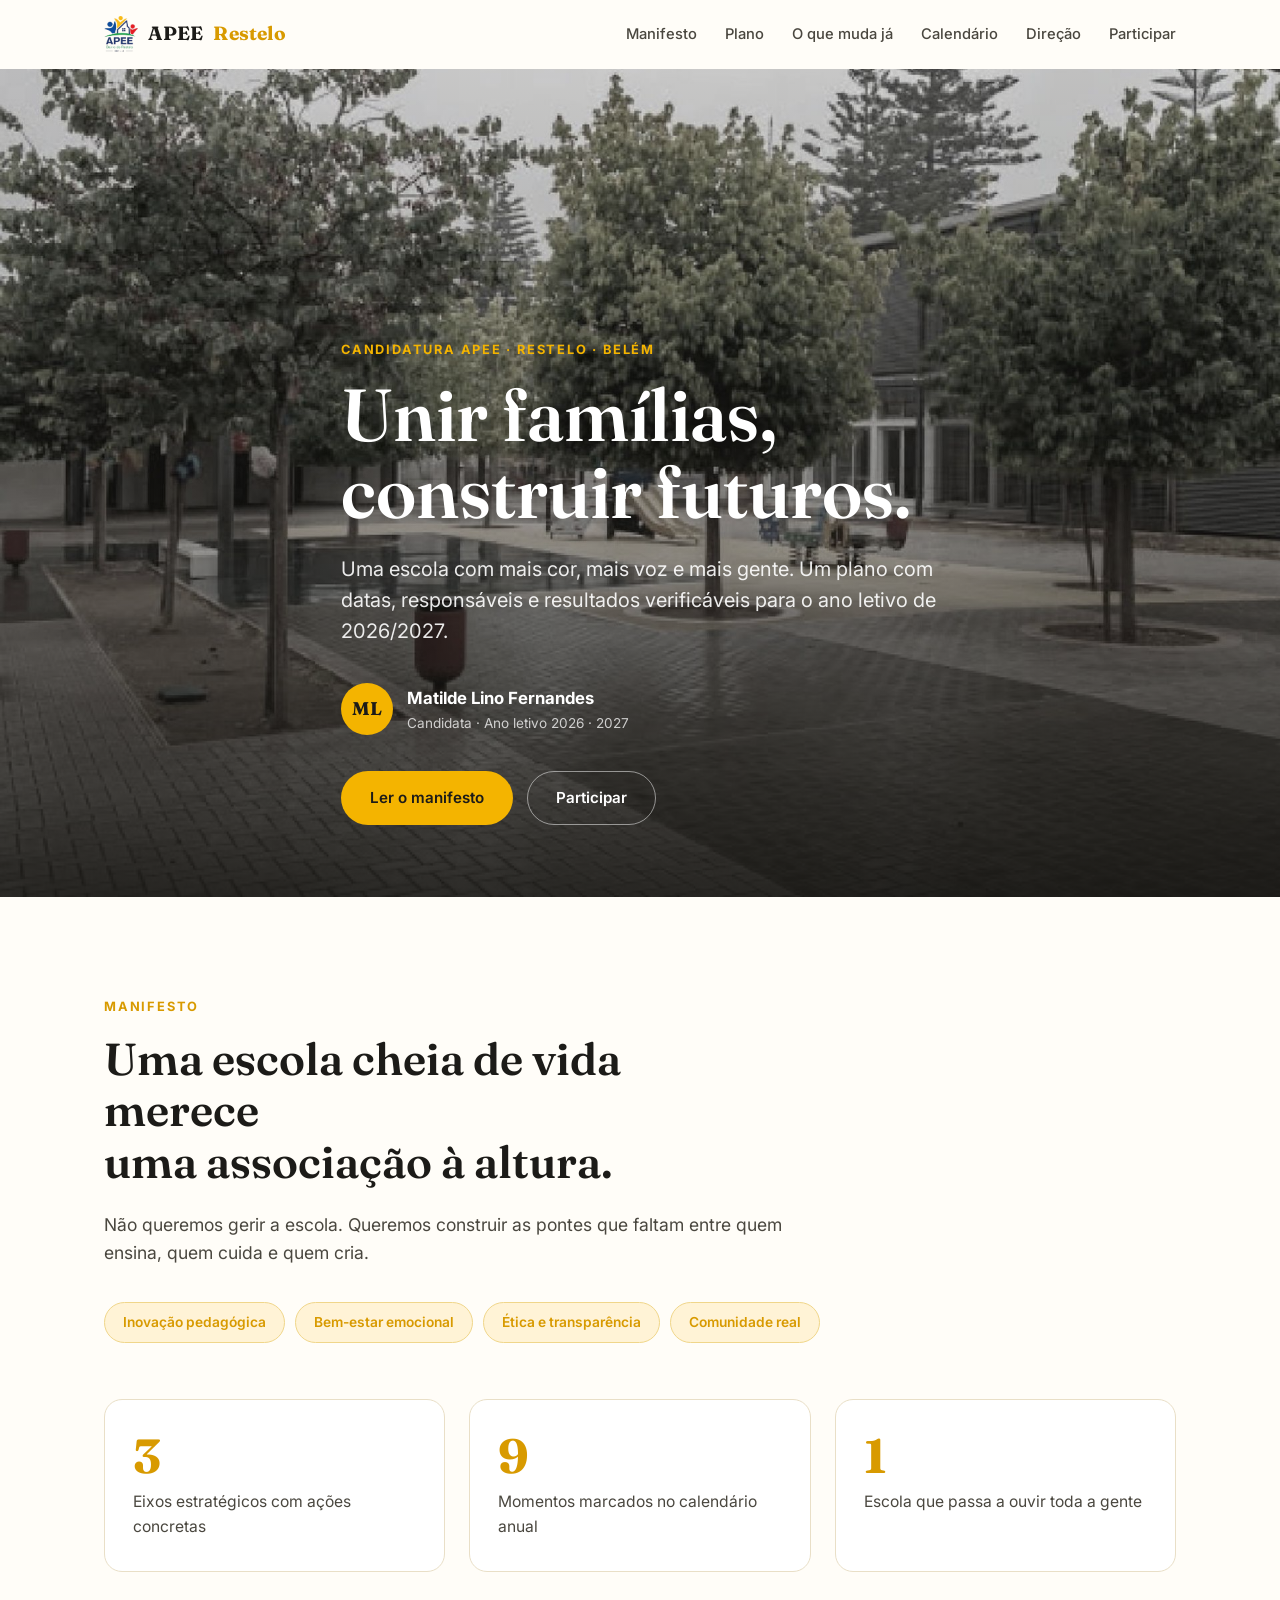
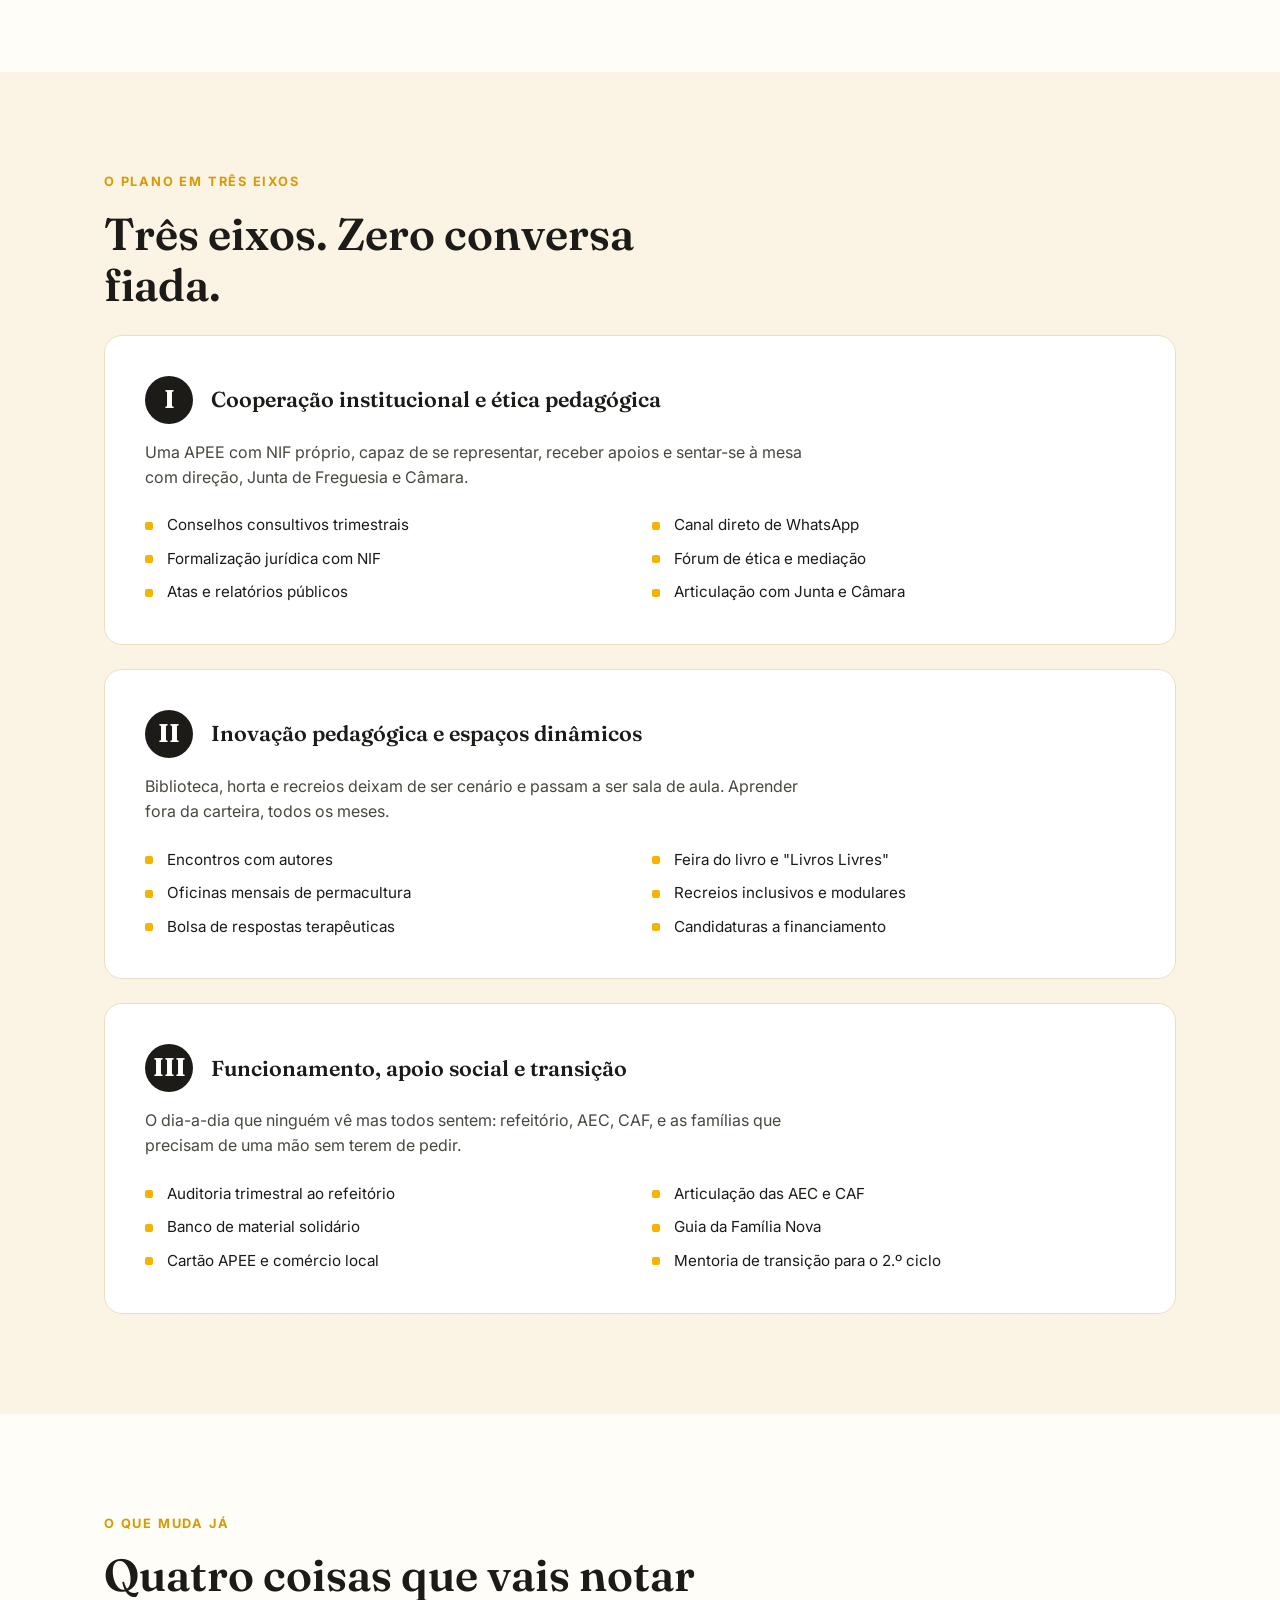
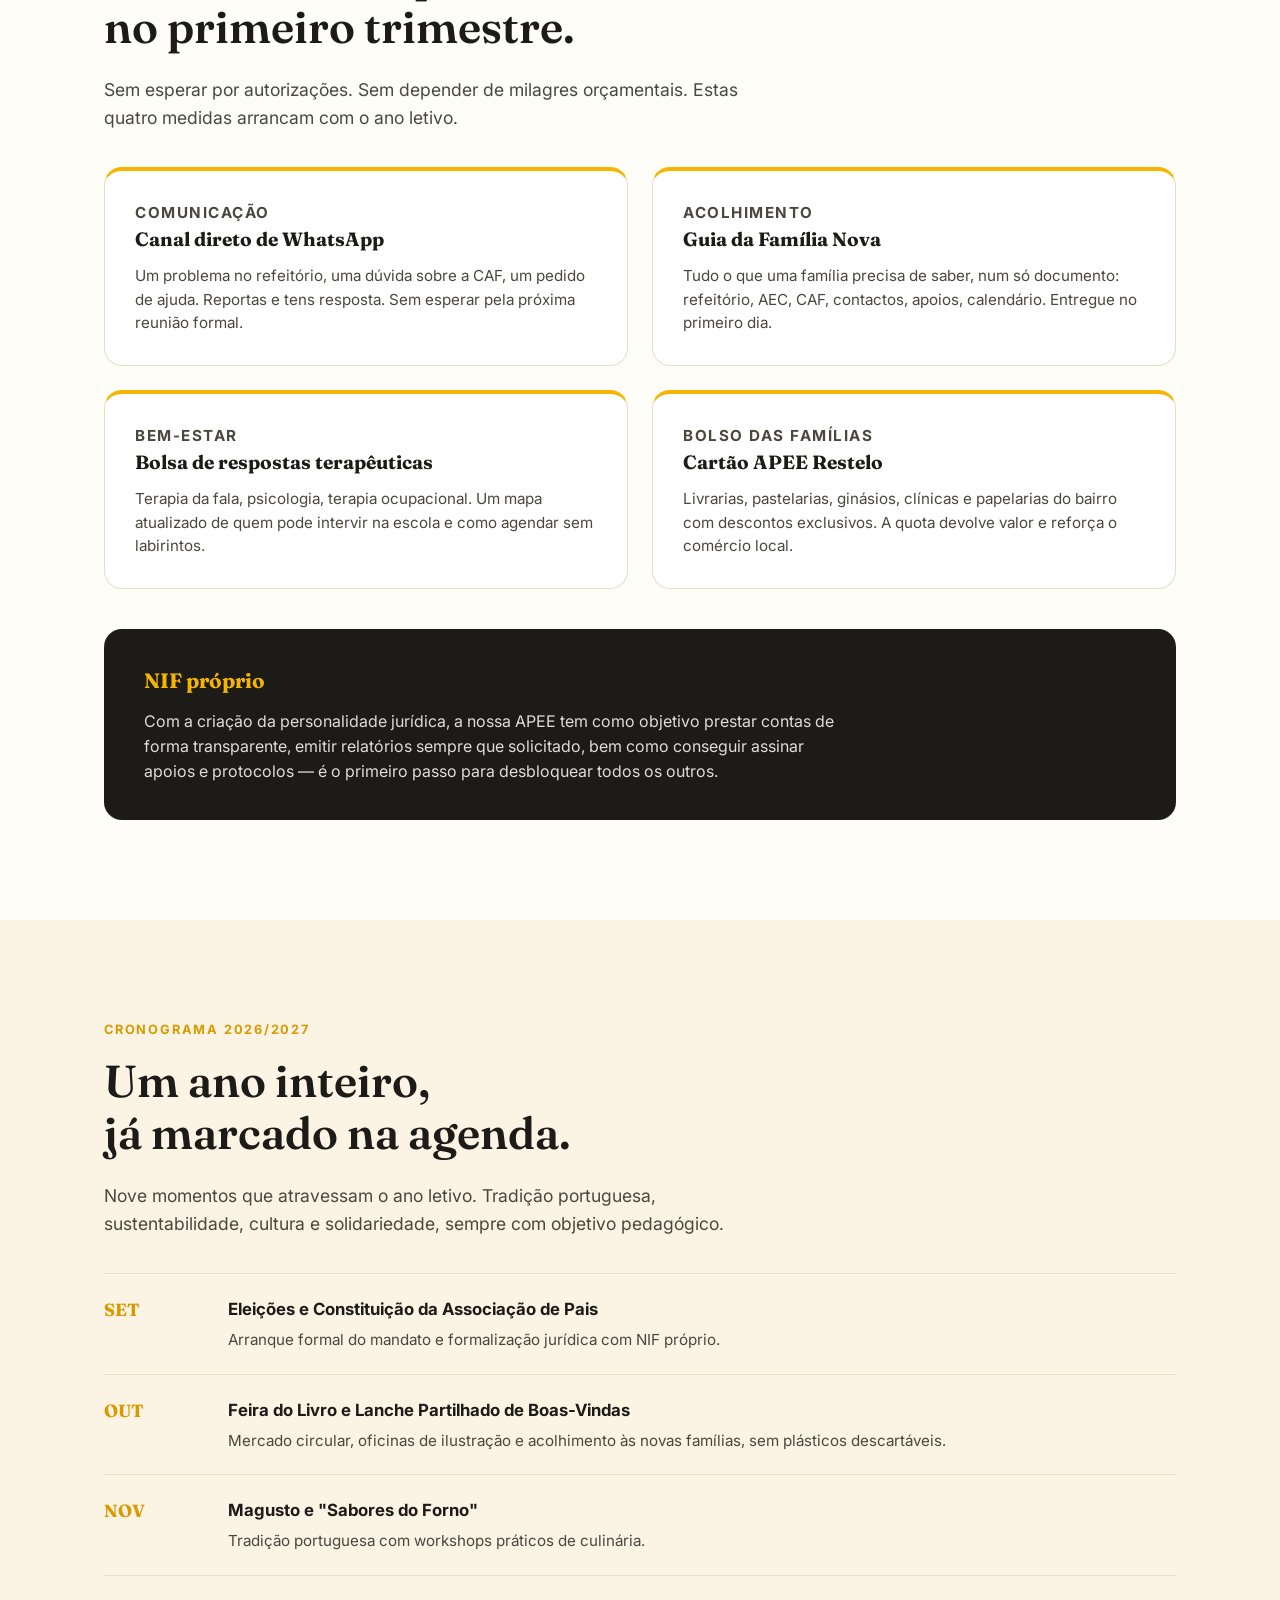
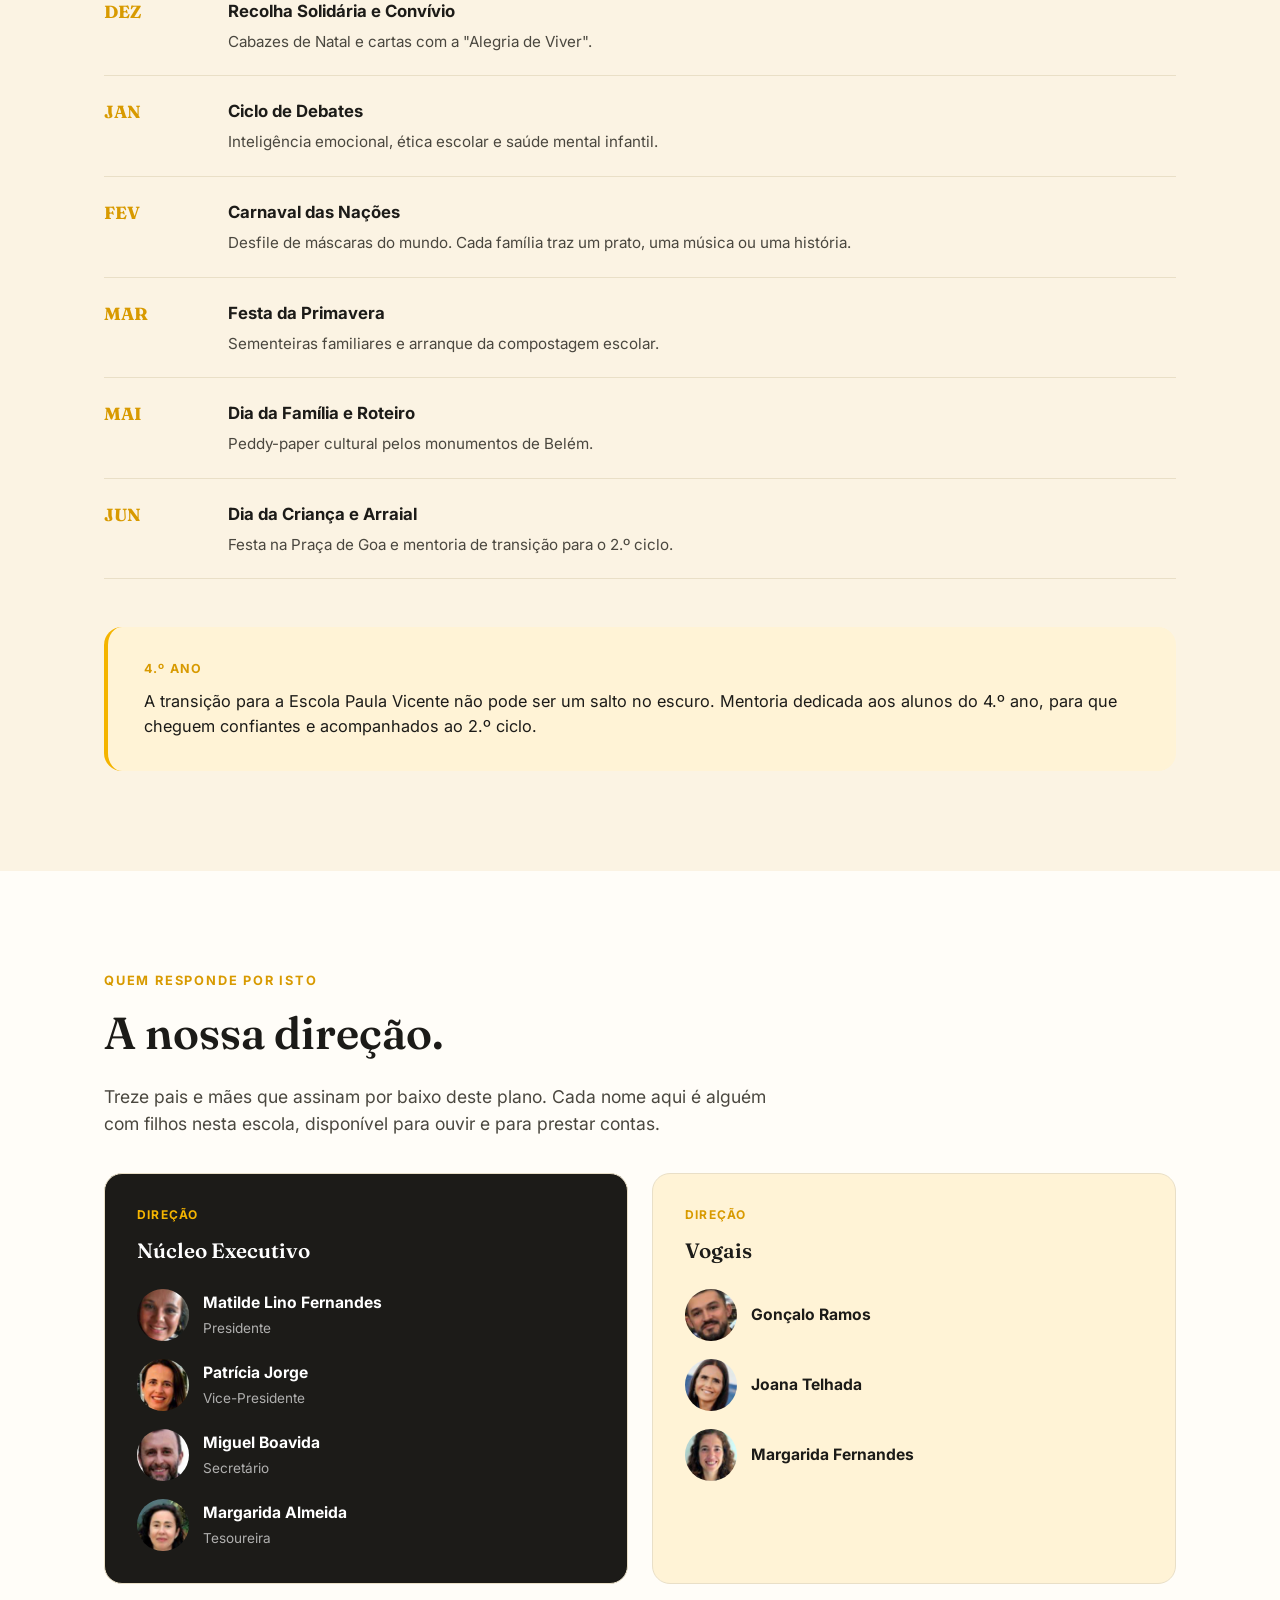
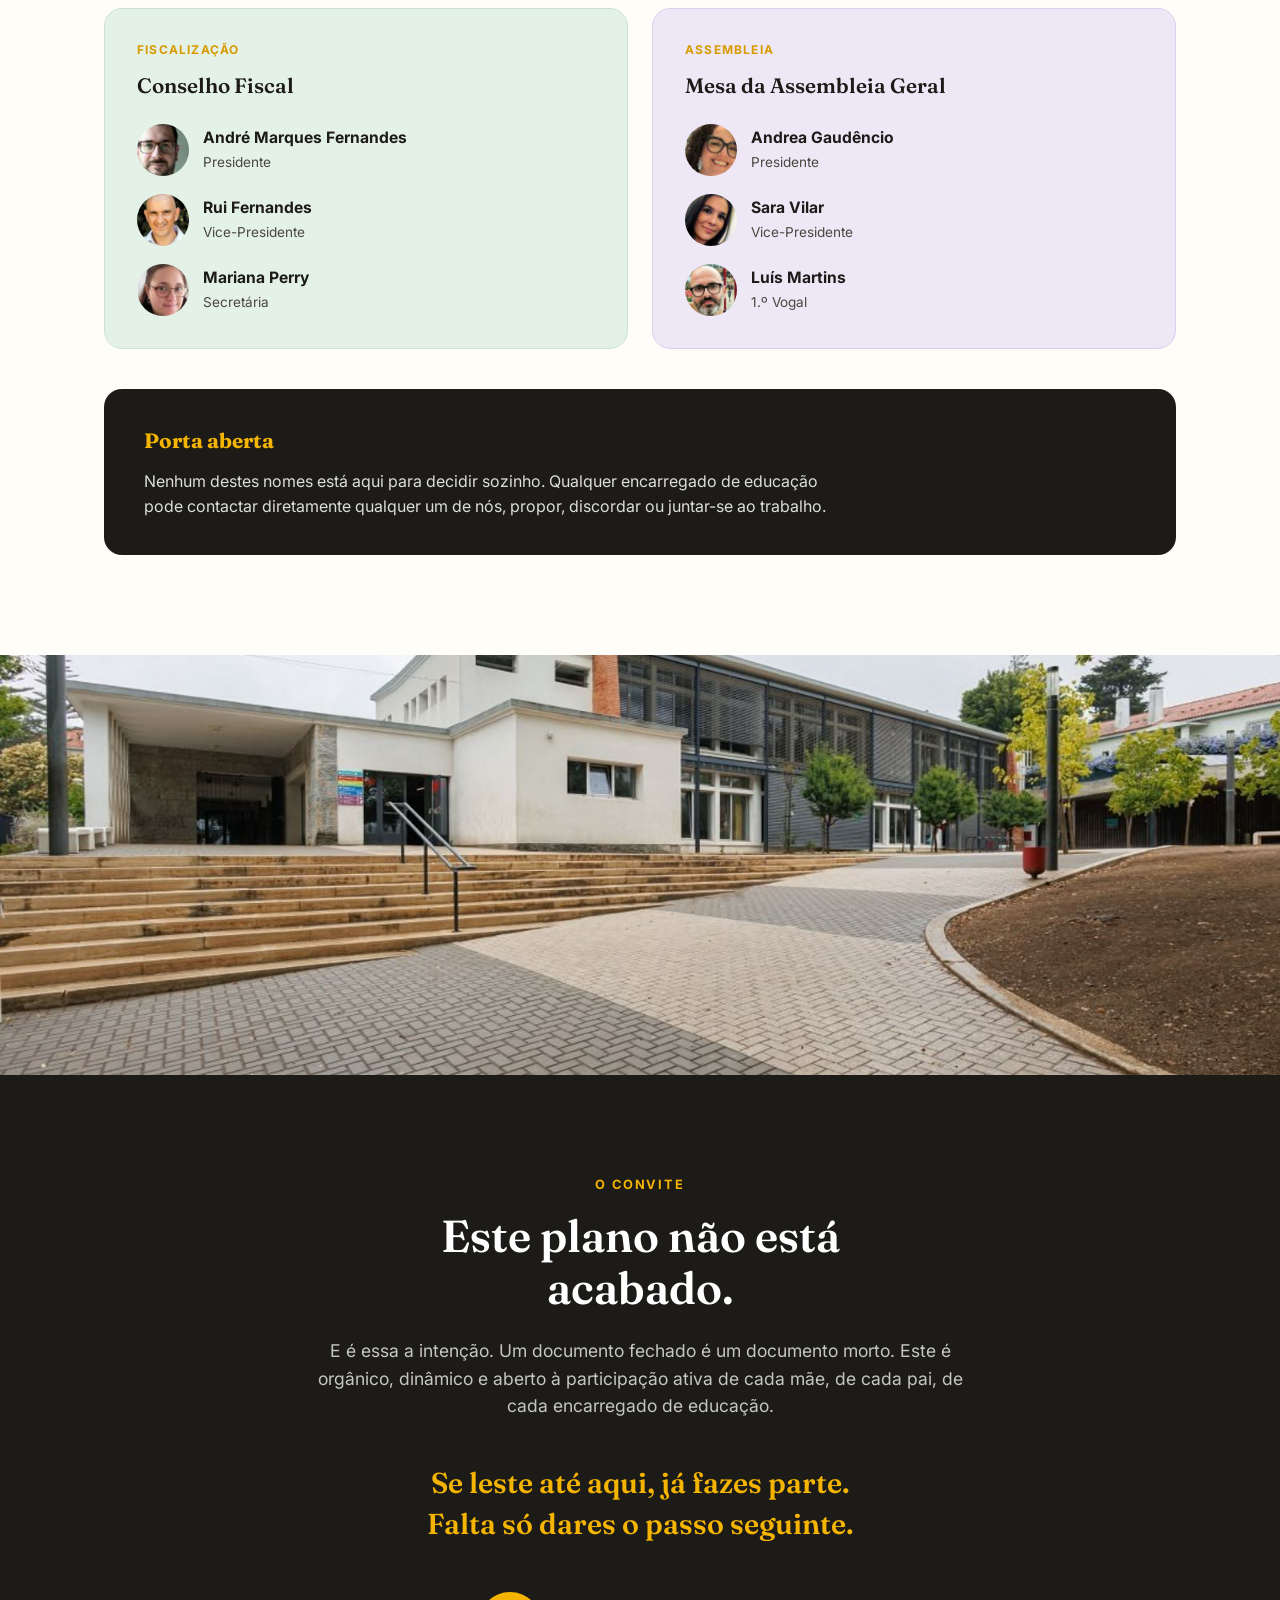
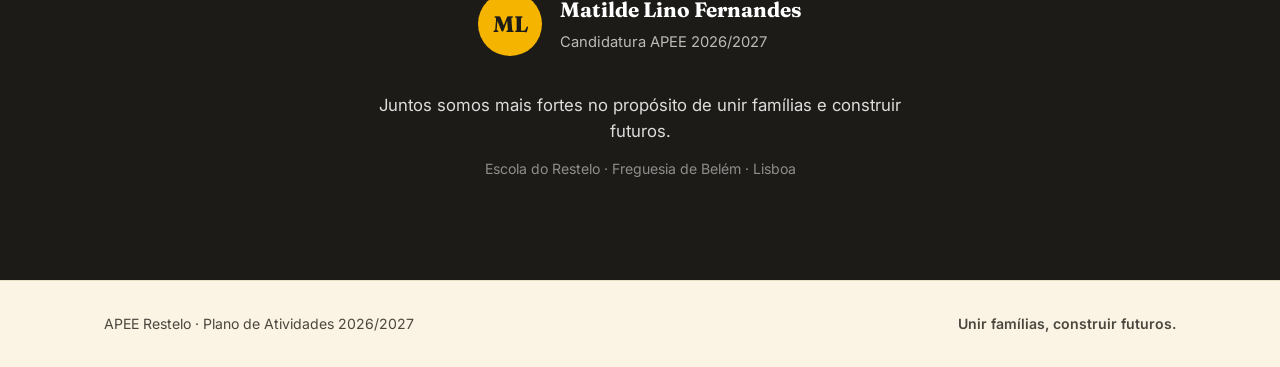
==== index.html @ bd745665 "Add APEE Restelo campaign site One-page static site for Matilde Lino Fernandes' candidacy to the APE" ====
<!DOCTYPE html>
<html lang="pt-PT">
<head>
<meta charset="UTF-8">
<meta name="viewport" content="width=device-width, initial-scale=1.0">
<title>APEE Restelo · Matilde Lino Fernandes · 2026/2027</title>
<meta name="description" content="Candidatura de Matilde Lino Fernandes à APEE da Escola do Restelo, Belém. Plano de atividades 2026/2027: unir famílias, construir futuros.">
<link rel="icon" href="assets/logo.png">
<link rel="preconnect" href="https://fonts.googleapis.com">
<link rel="preconnect" href="https://fonts.gstatic.com" crossorigin>
<link href="https://fonts.googleapis.com/css2?family=Fraunces:ital,opsz,wght@0,9..144,400;0,9..144,600;0,9..144,700;1,9..144,500&family=Inter:wght@400;500;600;700;800&display=swap" rel="stylesheet">
<link rel="stylesheet" href="styles.css">
</head>
<body>

<div class="progress-bar" id="progressBar"></div>

<header class="site-header" id="siteHeader">
  <div class="wrap header-inner">
    <a href="#top" class="brand"><img src="assets/logo.png" alt="APEE Bairro do Restelo" class="brand-logo">APEE <span>Restelo</span></a>
    <nav class="main-nav" id="mainNav">
      <a href="#manifesto">Manifesto</a>
      <a href="#eixos">Plano</a>
      <a href="#muda-ja">O que muda já</a>
      <a href="#calendario">Calendário</a>
      <a href="#direcao">Direção</a>
      <a href="#convite">Participar</a>
    </nav>
    <button class="nav-toggle" id="navToggle" aria-label="Abrir menu" aria-expanded="false">
      <span></span><span></span><span></span>
    </button>
  </div>
</header>

<main id="top">

  <!-- HERO -->
  <section class="hero">
    <div class="hero-media">
      <img src="assets/hero.jpg" alt="Pátio da Escola do Restelo, com árvores e espaço de recreio" loading="eager">
      <div class="hero-overlay"></div>
    </div>
    <div class="wrap hero-content">
      <p class="eyebrow">Candidatura APEE · Restelo · Belém</p>
      <h1>Unir famílias,<br>construir futuros.</h1>
      <p class="hero-lede">Uma escola com mais cor, mais voz e mais gente. Um plano com datas,
        responsáveis e resultados verificáveis para o ano letivo de 2026/2027.</p>
      <div class="hero-candidate">
        <div class="candidate-mark">ML</div>
        <div>
          <p class="candidate-name">Matilde Lino Fernandes</p>
          <p class="candidate-role">Candidata · Ano letivo 2026 · 2027</p>
        </div>
      </div>
      <div class="hero-actions">
        <a href="#manifesto" class="btn btn-primary">Ler o manifesto</a>
        <a href="#convite" class="btn btn-ghost">Participar</a>
      </div>
    </div>
  </section>

  <!-- MANIFESTO -->
  <section class="section" id="manifesto">
    <div class="wrap">
      <p class="kicker">Manifesto</p>
      <h2>Uma escola cheia de vida merece<br>uma associação à altura.</h2>
      <p class="lede">Não queremos gerir a escola. Queremos construir as pontes que faltam
        entre quem ensina, quem cuida e quem cria.</p>

      <div class="pill-row">
        <span class="pill">Inovação pedagógica</span>
        <span class="pill">Bem-estar emocional</span>
        <span class="pill">Ética e transparência</span>
        <span class="pill">Comunidade real</span>
      </div>

      <div class="stat-grid">
        <div class="stat-card">
          <div class="stat-number">3</div>
          <p>Eixos estratégicos com ações concretas</p>
        </div>
        <div class="stat-card">
          <div class="stat-number">9</div>
          <p>Momentos marcados no calendário anual</p>
        </div>
        <div class="stat-card">
          <div class="stat-number">1</div>
          <p>Escola que passa a ouvir toda a gente</p>
        </div>
      </div>
    </div>
  </section>

  <!-- EIXOS -->
  <section class="section section-alt" id="eixos">
    <div class="wrap">
      <p class="kicker">O plano em três eixos</p>
      <h2>Três eixos. Zero conversa fiada.</h2>

      <div class="axis-list">

        <article class="axis-card">
          <div class="axis-head">
            <span class="axis-index">I</span>
            <h3>Cooperação institucional e ética pedagógica</h3>
          </div>
          <p>Uma APEE com NIF próprio, capaz de se representar, receber apoios e
            sentar-se à mesa com direção, Junta de Freguesia e Câmara.</p>
          <ul class="axis-actions">
            <li>Conselhos consultivos trimestrais</li>
            <li>Canal direto de WhatsApp</li>
            <li>Formalização jurídica com NIF</li>
            <li>Fórum de ética e mediação</li>
            <li>Atas e relatórios públicos</li>
            <li>Articulação com Junta e Câmara</li>
          </ul>
        </article>

        <article class="axis-card">
          <div class="axis-head">
            <span class="axis-index">II</span>
            <h3>Inovação pedagógica e espaços dinâmicos</h3>
          </div>
          <p>Biblioteca, horta e recreios deixam de ser cenário e passam a ser sala
            de aula. Aprender fora da carteira, todos os meses.</p>
          <ul class="axis-actions">
            <li>Encontros com autores</li>
            <li>Feira do livro e "Livros Livres"</li>
            <li>Oficinas mensais de permacultura</li>
            <li>Recreios inclusivos e modulares</li>
            <li>Bolsa de respostas terapêuticas</li>
            <li>Candidaturas a financiamento</li>
          </ul>
        </article>

        <article class="axis-card">
          <div class="axis-head">
            <span class="axis-index">III</span>
            <h3>Funcionamento, apoio social e transição</h3>
          </div>
          <p>O dia-a-dia que ninguém vê mas todos sentem: refeitório, AEC, CAF, e as
            famílias que precisam de uma mão sem terem de pedir.</p>
          <ul class="axis-actions">
            <li>Auditoria trimestral ao refeitório</li>
            <li>Articulação das AEC e CAF</li>
            <li>Banco de material solidário</li>
            <li>Guia da Família Nova</li>
            <li>Cartão APEE e comércio local</li>
            <li>Mentoria de transição para o 2.º ciclo</li>
          </ul>
        </article>

      </div>
    </div>
  </section>

  <!-- O QUE MUDA JA -->
  <section class="section" id="muda-ja">
    <div class="wrap">
      <p class="kicker">O que muda já</p>
      <h2>Quatro coisas que vais notar<br>no primeiro trimestre.</h2>
      <p class="lede">Sem esperar por autorizações. Sem depender de milagres
        orçamentais. Estas quatro medidas arrancam com o ano letivo.</p>

      <div class="change-grid">
        <article class="change-card">
          <p class="change-tag">Comunicação</p>
          <h3>Canal direto de WhatsApp</h3>
          <p>Um problema no refeitório, uma dúvida sobre a CAF, um pedido de ajuda.
            Reportas e tens resposta. Sem esperar pela próxima reunião formal.</p>
        </article>
        <article class="change-card">
          <p class="change-tag">Acolhimento</p>
          <h3>Guia da Família Nova</h3>
          <p>Tudo o que uma família precisa de saber, num só documento: refeitório,
            AEC, CAF, contactos, apoios, calendário. Entregue no primeiro dia.</p>
        </article>
        <article class="change-card">
          <p class="change-tag">Bem-estar</p>
          <h3>Bolsa de respostas terapêuticas</h3>
          <p>Terapia da fala, psicologia, terapia ocupacional. Um mapa atualizado de
            quem pode intervir na escola e como agendar sem labirintos.</p>
        </article>
        <article class="change-card">
          <p class="change-tag">Bolso das famílias</p>
          <h3>Cartão APEE Restelo</h3>
          <p>Livrarias, pastelarias, ginásios, clínicas e papelarias do bairro com
            descontos exclusivos. A quota devolve valor e reforça o comércio local.</p>
        </article>
      </div>

      <div class="nif-banner">
        <h3>NIF próprio</h3>
        <p>Com a criação da personalidade jurídica, a nossa APEE tem como objetivo
          prestar contas de forma transparente, emitir relatórios sempre que
          solicitado, bem como conseguir assinar apoios e protocolos — é o primeiro
          passo para desbloquear todos os outros.</p>
      </div>
    </div>
  </section>

  <!-- CALENDARIO -->
  <section class="section section-alt" id="calendario">
    <div class="wrap">
      <p class="kicker">Cronograma 2026/2027</p>
      <h2>Um ano inteiro,<br>já marcado na agenda.</h2>
      <p class="lede">Nove momentos que atravessam o ano letivo. Tradição
        portuguesa, sustentabilidade, cultura e solidariedade, sempre com objetivo
        pedagógico.</p>

      <div class="timeline">
        <div class="timeline-item">
          <div class="tl-month">Set</div>
          <div class="tl-body">
            <h4>Eleições e Constituição da Associação de Pais</h4>
            <p>Arranque formal do mandato e formalização jurídica com NIF próprio.</p>
          </div>
        </div>
        <div class="timeline-item">
          <div class="tl-month">Out</div>
          <div class="tl-body">
            <h4>Feira do Livro e Lanche Partilhado de Boas-Vindas</h4>
            <p>Mercado circular, oficinas de ilustração e acolhimento às novas famílias, sem plásticos descartáveis.</p>
          </div>
        </div>
        <div class="timeline-item">
          <div class="tl-month">Nov</div>
          <div class="tl-body">
            <h4>Magusto e "Sabores do Forno"</h4>
            <p>Tradição portuguesa com workshops práticos de culinária.</p>
          </div>
        </div>
        <div class="timeline-item">
          <div class="tl-month">Dez</div>
          <div class="tl-body">
            <h4>Recolha Solidária e Convívio</h4>
            <p>Cabazes de Natal e cartas com a "Alegria de Viver".</p>
          </div>
        </div>
        <div class="timeline-item">
          <div class="tl-month">Jan</div>
          <div class="tl-body">
            <h4>Ciclo de Debates</h4>
            <p>Inteligência emocional, ética escolar e saúde mental infantil.</p>
          </div>
        </div>
        <div class="timeline-item">
          <div class="tl-month">Fev</div>
          <div class="tl-body">
            <h4>Carnaval das Nações</h4>
            <p>Desfile de máscaras do mundo. Cada família traz um prato, uma música
              ou uma história.</p>
          </div>
        </div>
        <div class="timeline-item">
          <div class="tl-month">Mar</div>
          <div class="tl-body">
            <h4>Festa da Primavera</h4>
            <p>Sementeiras familiares e arranque da compostagem escolar.</p>
          </div>
        </div>
        <div class="timeline-item">
          <div class="tl-month">Mai</div>
          <div class="tl-body">
            <h4>Dia da Família e Roteiro</h4>
            <p>Peddy-paper cultural pelos monumentos de Belém.</p>
          </div>
        </div>
        <div class="timeline-item">
          <div class="tl-month">Jun</div>
          <div class="tl-body">
            <h4>Dia da Criança e Arraial</h4>
            <p>Festa na Praça de Goa e mentoria de transição para o 2.º ciclo.</p>
          </div>
        </div>
      </div>

      <div class="quote-block">
        <p class="quote-label">4.º ano</p>
        <p>A transição para a Escola Paula Vicente não pode ser um salto no escuro.
          Mentoria dedicada aos alunos do 4.º ano, para que cheguem confiantes e
          acompanhados ao 2.º ciclo.</p>
      </div>
    </div>
  </section>

  <!-- DIREÇÃO -->
  <section class="section" id="direcao">
    <div class="wrap">
      <p class="kicker">Quem responde por isto</p>
      <h2>A nossa direção.</h2>
      <p class="lede">Treze pais e mães que assinam por baixo deste plano. Cada
        nome aqui é alguém com filhos nesta escola, disponível para ouvir e
        para prestar contas.</p>

      <div class="team-grid">
        <div class="team-card team-card-a">
          <p class="team-tag">Direção</p>
          <h3>Núcleo Executivo</h3>
          <ul class="team-list">
            <li>
              <img src="assets/team/matilde.jpg" alt="Matilde Lino Fernandes">
              <div><p class="team-name">Matilde Lino Fernandes</p><p class="team-role">Presidente</p></div>
            </li>
            <li>
              <img src="assets/team/patricia.jpg" alt="Patrícia Jorge">
              <div><p class="team-name">Patrícia Jorge</p><p class="team-role">Vice-Presidente</p></div>
            </li>
            <li>
              <img src="assets/team/miguel.jpg" alt="Miguel Boavida">
              <div><p class="team-name">Miguel Boavida</p><p class="team-role">Secretário</p></div>
            </li>
            <li>
              <img src="assets/team/margarida-almeida.jpg" alt="Margarida Almeida">
              <div><p class="team-name">Margarida Almeida</p><p class="team-role">Tesoureira</p></div>
            </li>
          </ul>
        </div>

        <div class="team-card team-card-b">
          <p class="team-tag">Direção</p>
          <h3>Vogais</h3>
          <ul class="team-list">
            <li>
              <img src="assets/team/goncalo.jpg" alt="Gonçalo Ramos">
              <div><p class="team-name">Gonçalo Ramos</p></div>
            </li>
            <li>
              <img src="assets/team/joana.jpg" alt="Joana Telhada">
              <div><p class="team-name">Joana Telhada</p></div>
            </li>
            <li>
              <img src="assets/team/margarida-fernandes.jpg" alt="Margarida Fernandes">
              <div><p class="team-name">Margarida Fernandes</p></div>
            </li>
          </ul>
        </div>

        <div class="team-card team-card-c">
          <p class="team-tag">Fiscalização</p>
          <h3>Conselho Fiscal</h3>
          <ul class="team-list">
            <li>
              <img src="assets/team/andre.jpg" alt="André Marques Fernandes">
              <div><p class="team-name">André Marques Fernandes</p><p class="team-role">Presidente</p></div>
            </li>
            <li>
              <img src="assets/team/rui.jpg" alt="Rui Fernandes">
              <div><p class="team-name">Rui Fernandes</p><p class="team-role">Vice-Presidente</p></div>
            </li>
            <li>
              <img src="assets/team/mariana.jpg" alt="Mariana Perry">
              <div><p class="team-name">Mariana Perry</p><p class="team-role">Secretária</p></div>
            </li>
          </ul>
        </div>

        <div class="team-card team-card-d">
          <p class="team-tag">Assembleia</p>
          <h3>Mesa da Assembleia Geral</h3>
          <ul class="team-list">
            <li>
              <img src="assets/team/andrea.jpg" alt="Andrea Gaudêncio">
              <div><p class="team-name">Andrea Gaudêncio</p><p class="team-role">Presidente</p></div>
            </li>
            <li>
              <img src="assets/team/sara.jpg" alt="Sara Vilar">
              <div><p class="team-name">Sara Vilar</p><p class="team-role">Vice-Presidente</p></div>
            </li>
            <li>
              <img src="assets/team/luis.jpg" alt="Luís Martins">
              <div><p class="team-name">Luís Martins</p><p class="team-role">1.º Vogal</p></div>
            </li>
          </ul>
        </div>
      </div>

      <div class="nif-banner open-door-banner">
        <h3>Porta aberta</h3>
        <p>Nenhum destes nomes está aqui para decidir sozinho. Qualquer
          encarregado de educação pode contactar diretamente qualquer um de
          nós, propor, discordar ou juntar-se ao trabalho.</p>
      </div>
    </div>
  </section>

  <!-- ESCOLA PHOTO STRIP -->
  <section class="photo-strip">
    <img src="assets/escola.jpg" alt="Entrada da Escola do Restelo, Belém" loading="lazy">
  </section>

  <!-- CONVITE -->
  <section class="section convite" id="convite">
    <div class="wrap convite-inner">
      <p class="kicker kicker-light">O convite</p>
      <h2>Este plano não está acabado.</h2>
      <p class="lede">E é essa a intenção. Um documento fechado é um documento
        morto. Este é orgânico, dinâmico e aberto à participação ativa de cada
        mãe, de cada pai, de cada encarregado de educação.</p>
      <p class="convite-highlight">Se leste até aqui, já fazes parte.<br>Falta só
        dares o passo seguinte.</p>

      <div class="candidate-block">
        <div class="candidate-mark candidate-mark-lg">ML</div>
        <div>
          <p class="candidate-name-lg">Matilde Lino Fernandes</p>
          <p>Candidatura APEE 2026/2027</p>
        </div>
      </div>

      <p class="convite-tagline">Juntos somos mais fortes no propósito de unir
        famílias e construir futuros.</p>
      <p class="convite-location">Escola do Restelo · Freguesia de Belém · Lisboa</p>
    </div>
  </section>

</main>

<footer class="site-footer">
  <div class="wrap footer-inner">
    <p>APEE Restelo · Plano de Atividades 2026/2027</p>
    <p class="footer-motto">Unir famílias, construir futuros.</p>
  </div>
</footer>

<script src="script.js"></script>
</body>
</html>
---- styles.css ----
:root {
  --yellow: #F4B400;
  --yellow-deep: #D89A00;
  --yellow-pale: #FFF3D6;
  --ink: #1C1B18;
  --ink-soft: #4A473F;
  --paper: #FFFDF8;
  --paper-alt: #FBF3E3;
  --line: #E9DFC7;
  --white: #FFFFFF;

  --font-display: "Fraunces", Georgia, serif;
  --font-body: "Inter", -apple-system, BlinkMacSystemFont, "Segoe UI", sans-serif;

  --max-w: 1120px;
  --radius: 18px;
}

* { box-sizing: border-box; }
html { scroll-behavior: smooth; }

body {
  margin: 0;
  font-family: var(--font-body);
  color: var(--ink);
  background: var(--paper);
  line-height: 1.55;
  -webkit-font-smoothing: antialiased;
}

img { max-width: 100%; display: block; }

.wrap {
  max-width: var(--max-w);
  margin: 0 auto;
  padding: 0 24px;
}

a { color: inherit; }

/* Progress bar */
.progress-bar {
  position: fixed;
  top: 0; left: 0;
  height: 3px;
  width: 0%;
  background: linear-gradient(90deg, var(--yellow), var(--yellow-deep));
  z-index: 1000;
  transition: width 0.1s ease-out;
}

/* Header */
.site-header {
  position: sticky;
  top: 0;
  z-index: 100;
  background: rgba(255, 253, 248, 0.85);
  backdrop-filter: blur(10px);
  border-bottom: 1px solid transparent;
  transition: border-color 0.3s ease, box-shadow 0.3s ease;
}
.site-header.scrolled {
  border-bottom-color: var(--line);
  box-shadow: 0 2px 20px rgba(28,27,24,0.04);
}
.header-inner {
  display: flex;
  align-items: center;
  justify-content: space-between;
  height: 68px;
}
.brand {
  display: flex;
  align-items: center;
  gap: 10px;
  font-family: var(--font-display);
  font-weight: 700;
  font-size: 1.2rem;
  text-decoration: none;
  color: var(--ink);
  letter-spacing: 0.01em;
}
.brand span { color: var(--yellow-deep); }
.brand-logo {
  height: 36px;
  width: auto;
}

.main-nav {
  display: flex;
  gap: 28px;
}
.main-nav a {
  text-decoration: none;
  font-size: 0.92rem;
  font-weight: 500;
  color: var(--ink-soft);
  position: relative;
  padding: 4px 0;
  transition: color 0.2s ease;
}
.main-nav a:hover { color: var(--ink); }
.main-nav a::after {
  content: "";
  position: absolute;
  left: 0; bottom: -2px;
  width: 0;
  height: 2px;
  background: var(--yellow);
  transition: width 0.25s ease;
}
.main-nav a:hover::after { width: 100%; }

.nav-toggle {
  display: none;
  flex-direction: column;
  justify-content: center;
  gap: 5px;
  width: 40px;
  height: 40px;
  background: none;
  border: none;
  cursor: pointer;
  padding: 0;
}
.nav-toggle span {
  display: block;
  height: 2px;
  background: var(--ink);
  border-radius: 2px;
  transition: transform 0.25s ease, opacity 0.25s ease;
}
.nav-toggle.open span:nth-child(1) { transform: translateY(7px) rotate(45deg); }
.nav-toggle.open span:nth-child(2) { opacity: 0; }
.nav-toggle.open span:nth-child(3) { transform: translateY(-7px) rotate(-45deg); }

/* Hero */
.hero {
  position: relative;
  min-height: 92vh;
  display: flex;
  align-items: flex-end;
  overflow: hidden;
}
.hero-media {
  position: absolute;
  inset: 0;
  z-index: 0;
}
.hero-media img {
  width: 100%;
  height: 100%;
  object-fit: cover;
}
.hero-overlay {
  position: absolute;
  inset: 0;
  background:
    linear-gradient(180deg, rgba(28,27,24,0.15) 0%, rgba(28,27,24,0.35) 55%, rgba(20,19,16,0.88) 100%);
}
.hero-content {
  position: relative;
  z-index: 1;
  color: var(--white);
  padding-top: 140px;
  padding-bottom: 72px;
}
.eyebrow {
  font-size: 0.8rem;
  font-weight: 700;
  letter-spacing: 0.14em;
  text-transform: uppercase;
  color: var(--yellow);
  margin: 0 0 18px;
}
.hero h1 {
  font-family: var(--font-display);
  font-size: clamp(2.4rem, 6vw, 4.6rem);
  line-height: 1.04;
  font-weight: 600;
  margin: 0 0 24px;
  max-width: 16ch;
}
.hero-lede {
  font-size: clamp(1.05rem, 2vw, 1.25rem);
  max-width: 46ch;
  color: rgba(255,255,255,0.9);
  margin: 0 0 36px;
}
.hero-candidate {
  display: flex;
  align-items: center;
  gap: 14px;
  margin-bottom: 36px;
}
.candidate-mark {
  width: 52px;
  height: 52px;
  border-radius: 50%;
  background: var(--yellow);
  color: var(--ink);
  font-family: var(--font-display);
  font-weight: 700;
  font-size: 1.15rem;
  display: flex;
  align-items: center;
  justify-content: center;
  flex-shrink: 0;
}
.candidate-name {
  margin: 0;
  font-weight: 700;
  font-size: 1.05rem;
}
.candidate-role {
  margin: 2px 0 0;
  font-size: 0.85rem;
  color: rgba(255,255,255,0.75);
}

.hero-actions { display: flex; gap: 14px; flex-wrap: wrap; }
.btn {
  display: inline-flex;
  align-items: center;
  justify-content: center;
  padding: 14px 28px;
  border-radius: 999px;
  font-weight: 600;
  font-size: 0.95rem;
  text-decoration: none;
  transition: transform 0.2s ease, box-shadow 0.2s ease, background 0.2s ease;
  border: 1.5px solid transparent;
}
.btn-primary {
  background: var(--yellow);
  color: var(--ink);
}
.btn-primary:hover { transform: translateY(-2px); box-shadow: 0 10px 24px rgba(244,180,0,0.35); }
.btn-ghost {
  border-color: rgba(255,255,255,0.5);
  color: var(--white);
}
.btn-ghost:hover { background: rgba(255,255,255,0.12); transform: translateY(-2px); }

/* Sections */
.section { padding: 100px 0; }
.section-alt { background: var(--paper-alt); }

.kicker {
  font-size: 0.8rem;
  font-weight: 700;
  letter-spacing: 0.14em;
  text-transform: uppercase;
  color: var(--yellow-deep);
  margin: 0 0 16px;
}
.kicker-light { color: var(--yellow); }

.section h2 {
  font-family: var(--font-display);
  font-size: clamp(1.9rem, 3.6vw, 2.8rem);
  font-weight: 600;
  line-height: 1.15;
  margin: 0 0 24px;
  max-width: 20ch;
}
.lede {
  font-size: 1.1rem;
  color: var(--ink-soft);
  max-width: 62ch;
  margin: 0 0 36px;
}

.pill-row {
  display: flex;
  flex-wrap: wrap;
  gap: 10px;
  margin-bottom: 56px;
}
.pill {
  background: var(--yellow-pale);
  color: var(--yellow-deep);
  border: 1px solid #F0D68A;
  font-weight: 600;
  font-size: 0.86rem;
  padding: 9px 18px;
  border-radius: 999px;
}

.stat-grid {
  display: grid;
  grid-template-columns: repeat(3, 1fr);
  gap: 24px;
}
.stat-card {
  background: var(--white);
  border: 1px solid var(--line);
  border-radius: var(--radius);
  padding: 32px 28px;
}
.stat-number {
  font-family: var(--font-display);
  font-size: 3rem;
  font-weight: 700;
  color: var(--yellow-deep);
  line-height: 1;
  margin-bottom: 10px;
}
.stat-card p { margin: 0; color: var(--ink-soft); font-size: 0.98rem; }

/* Axis cards */
.axis-list {
  display: flex;
  flex-direction: column;
  gap: 24px;
}
.axis-card {
  background: var(--white);
  border: 1px solid var(--line);
  border-radius: var(--radius);
  padding: 40px;
}
.axis-head {
  display: flex;
  align-items: center;
  gap: 18px;
  margin-bottom: 16px;
}
.axis-index {
  font-family: var(--font-display);
  font-size: 1.6rem;
  font-weight: 700;
  color: var(--white);
  background: var(--ink);
  width: 48px;
  height: 48px;
  border-radius: 50%;
  display: flex;
  align-items: center;
  justify-content: center;
  flex-shrink: 0;
}
.axis-card h3 {
  font-family: var(--font-display);
  font-size: 1.35rem;
  font-weight: 600;
  margin: 0;
}
.axis-card > p {
  color: var(--ink-soft);
  max-width: 68ch;
  margin: 0 0 24px;
}
.axis-actions {
  list-style: none;
  margin: 0;
  padding: 0;
  display: grid;
  grid-template-columns: repeat(2, 1fr);
  gap: 10px 24px;
}
.axis-actions li {
  font-size: 0.95rem;
  padding-left: 22px;
  position: relative;
  color: var(--ink);
}
.axis-actions li::before {
  content: "";
  position: absolute;
  left: 0;
  top: 0.55em;
  width: 8px;
  height: 8px;
  background: var(--yellow);
  border-radius: 2px;
}

/* Change grid */
.change-grid {
  display: grid;
  grid-template-columns: repeat(2, 1fr);
  gap: 24px;
  margin-bottom: 40px;
}
.change-card {
  background: var(--white);
  border: 1px solid var(--line);
  border-radius: var(--radius);
  padding: 30px;
  border-top: 4px solid var(--yellow);
}
.change-tag {
  font-size: 0.75rem;
  font-weight: 700;
  letter-spacing: 0.1em;
  text-transform: uppercase;
  color: var(--yellow-deep);
  margin: 0 0 10px;
}
.change-card h3 {
  font-family: var(--font-display);
  font-size: 1.2rem;
  margin: 0 0 10px;
}
.change-card p { margin: 0; color: var(--ink-soft); font-size: 0.95rem; }

.nif-banner {
  background: var(--ink);
  color: var(--white);
  border-radius: var(--radius);
  padding: 36px 40px;
}
.nif-banner h3 {
  font-family: var(--font-display);
  color: var(--yellow);
  margin: 0 0 12px;
  font-size: 1.3rem;
}
.nif-banner p { margin: 0; color: rgba(255,255,255,0.85); max-width: 70ch; }
.open-door-banner { margin-top: 40px; }

/* Team / Direção */
.team-grid {
  display: grid;
  grid-template-columns: repeat(2, 1fr);
  gap: 24px;
  margin-bottom: 0;
}
.team-card {
  border-radius: var(--radius);
  padding: 32px;
  border: 1px solid var(--line);
}
.team-card-a { background: var(--ink); }
.team-card-b { background: var(--yellow-pale); }
.team-card-c { background: #E4F1E7; border-color: #CBE3D1; }
.team-card-d { background: #EDE7F6; border-color: #DCD0EF; }

.team-tag {
  font-size: 0.75rem;
  font-weight: 700;
  letter-spacing: 0.1em;
  text-transform: uppercase;
  margin: 0 0 10px;
  color: var(--yellow-deep);
}
.team-card-a .team-tag { color: var(--yellow); }

.team-card h3 {
  font-family: var(--font-display);
  font-size: 1.3rem;
  font-weight: 600;
  margin: 0 0 22px;
  color: var(--ink);
}
.team-card-a h3 { color: var(--white); }

.team-list {
  list-style: none;
  margin: 0;
  padding: 0;
  display: flex;
  flex-direction: column;
  gap: 18px;
}
.team-list li {
  display: flex;
  align-items: center;
  gap: 14px;
}
.team-list img {
  width: 52px;
  height: 52px;
  border-radius: 50%;
  object-fit: cover;
  flex-shrink: 0;
}
.team-name {
  margin: 0;
  font-weight: 700;
  font-size: 0.98rem;
  color: var(--ink);
}
.team-card-a .team-name { color: var(--white); }
.team-role {
  margin: 2px 0 0;
  font-size: 0.85rem;
  color: var(--ink-soft);
}
.team-card-a .team-role { color: rgba(255,255,255,0.65); }

/* Timeline */
.timeline {
  display: flex;
  flex-direction: column;
  border-top: 1px solid var(--line);
  margin-bottom: 48px;
}
.timeline-item {
  display: grid;
  grid-template-columns: 100px 1fr;
  gap: 24px;
  padding: 22px 0;
  border-bottom: 1px solid var(--line);
}
.tl-month {
  font-family: var(--font-display);
  font-weight: 700;
  font-size: 1.1rem;
  color: var(--yellow-deep);
  text-transform: uppercase;
}
.tl-body h4 {
  margin: 0 0 6px;
  font-size: 1.05rem;
  font-weight: 700;
}
.tl-body p { margin: 0; color: var(--ink-soft); font-size: 0.95rem; }

.quote-block {
  background: var(--yellow-pale);
  border-radius: var(--radius);
  padding: 32px 36px;
  border-left: 4px solid var(--yellow);
}
.quote-label {
  font-weight: 700;
  text-transform: uppercase;
  font-size: 0.78rem;
  letter-spacing: 0.1em;
  color: var(--yellow-deep);
  margin: 0 0 10px;
}
.quote-block p:last-child { margin: 0; color: var(--ink); font-size: 1.02rem; }

/* Photo strip */
.photo-strip {
  width: 100%;
  max-height: 420px;
  overflow: hidden;
}
.photo-strip img {
  width: 100%;
  height: 420px;
  object-fit: cover;
}

/* Convite */
.convite {
  background: var(--ink);
  color: var(--white);
  text-align: center;
}
.convite-inner { display: flex; flex-direction: column; align-items: center; }
.convite h2 { max-width: 18ch; color: var(--white); }
.convite .lede { color: rgba(255,255,255,0.75); text-align: center; }
.convite-highlight {
  font-family: var(--font-display);
  font-size: clamp(1.3rem, 2.6vw, 1.8rem);
  font-weight: 600;
  color: var(--yellow);
  margin: 8px 0 48px;
  line-height: 1.4;
}
.candidate-block {
  display: flex;
  align-items: center;
  gap: 18px;
  margin-bottom: 36px;
}
.candidate-mark-lg {
  width: 64px;
  height: 64px;
  font-size: 1.4rem;
}
.candidate-name-lg {
  font-family: var(--font-display);
  font-size: 1.3rem;
  font-weight: 700;
  margin: 0 0 4px;
  text-align: left;
}
.candidate-block p:last-child { margin: 0; color: rgba(255,255,255,0.7); text-align: left; font-size: 0.92rem; }

.convite-tagline {
  max-width: 50ch;
  color: rgba(255,255,255,0.85);
  font-size: 1.05rem;
  margin: 0 0 14px;
}
.convite-location {
  color: rgba(255,255,255,0.5);
  font-size: 0.88rem;
  margin: 0;
}

/* Footer */
.site-footer {
  background: var(--paper-alt);
  border-top: 1px solid var(--line);
  padding: 32px 0;
}
.footer-inner {
  display: flex;
  justify-content: space-between;
  align-items: center;
  flex-wrap: wrap;
  gap: 8px;
}
.footer-inner p { margin: 0; font-size: 0.88rem; color: var(--ink-soft); }
.footer-motto { font-weight: 600; color: var(--yellow-deep); }

/* Reveal animation */
.reveal {
  opacity: 0;
  transform: translateY(24px);
  transition: opacity 0.7s ease, transform 0.7s ease;
}
.reveal.visible {
  opacity: 1;
  transform: translateY(0);
}

/* Responsive */
@media (max-width: 860px) {
  .main-nav { display: none; }
  .nav-toggle { display: flex; }
  .site-header.menu-open .main-nav {
    display: flex;
    flex-direction: column;
    position: absolute;
    top: 68px;
    left: 0;
    right: 0;
    background: var(--paper);
    padding: 16px 24px 28px;
    border-bottom: 1px solid var(--line);
    gap: 18px;
  }
  .stat-grid { grid-template-columns: 1fr; }
  .change-grid { grid-template-columns: 1fr; }
  .team-grid { grid-template-columns: 1fr; }
  .axis-actions { grid-template-columns: 1fr; }
  .axis-card { padding: 28px 24px; }
  .section { padding: 72px 0; }
  .timeline-item { grid-template-columns: 70px 1fr; gap: 16px; }
  .candidate-block { flex-direction: column; text-align: center; }
  .candidate-name-lg, .candidate-block p:last-child { text-align: center; }
}

@media (max-width: 480px) {
  .hero-actions { flex-direction: column; align-items: stretch; }
}
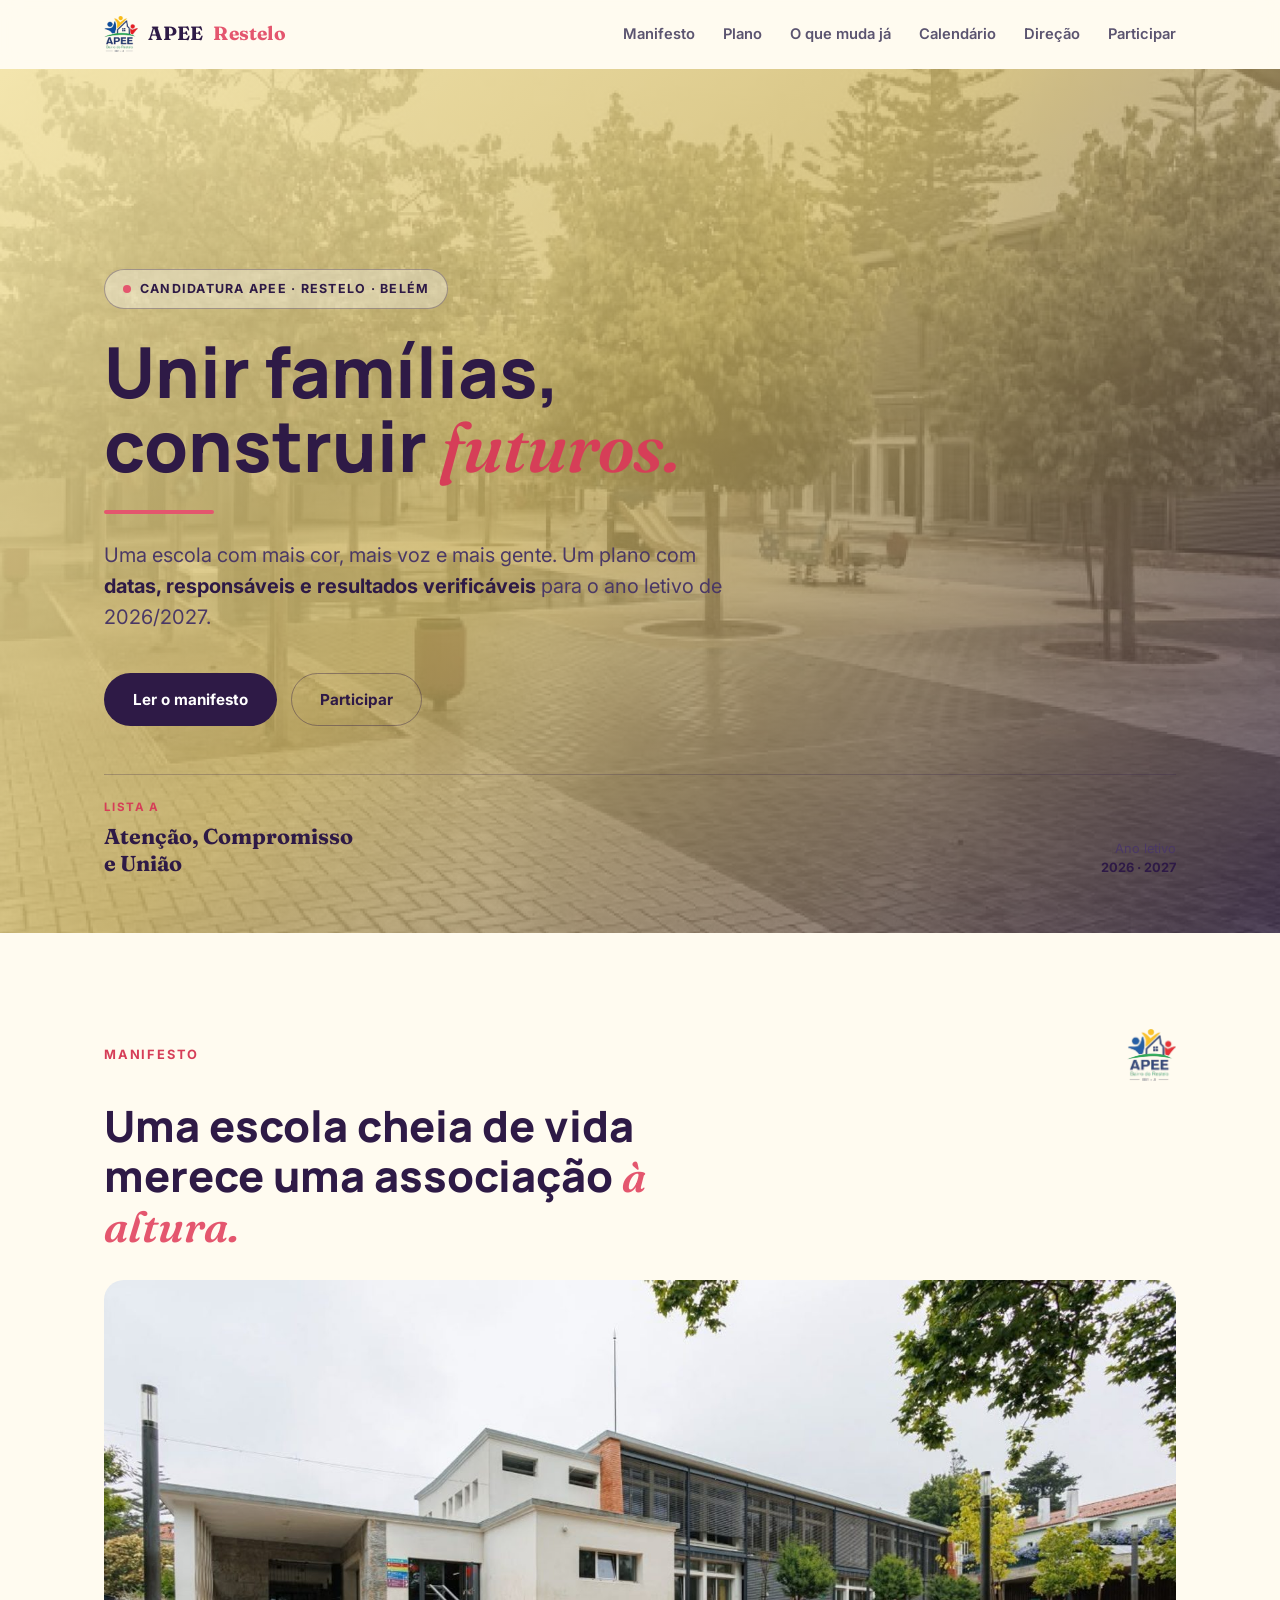
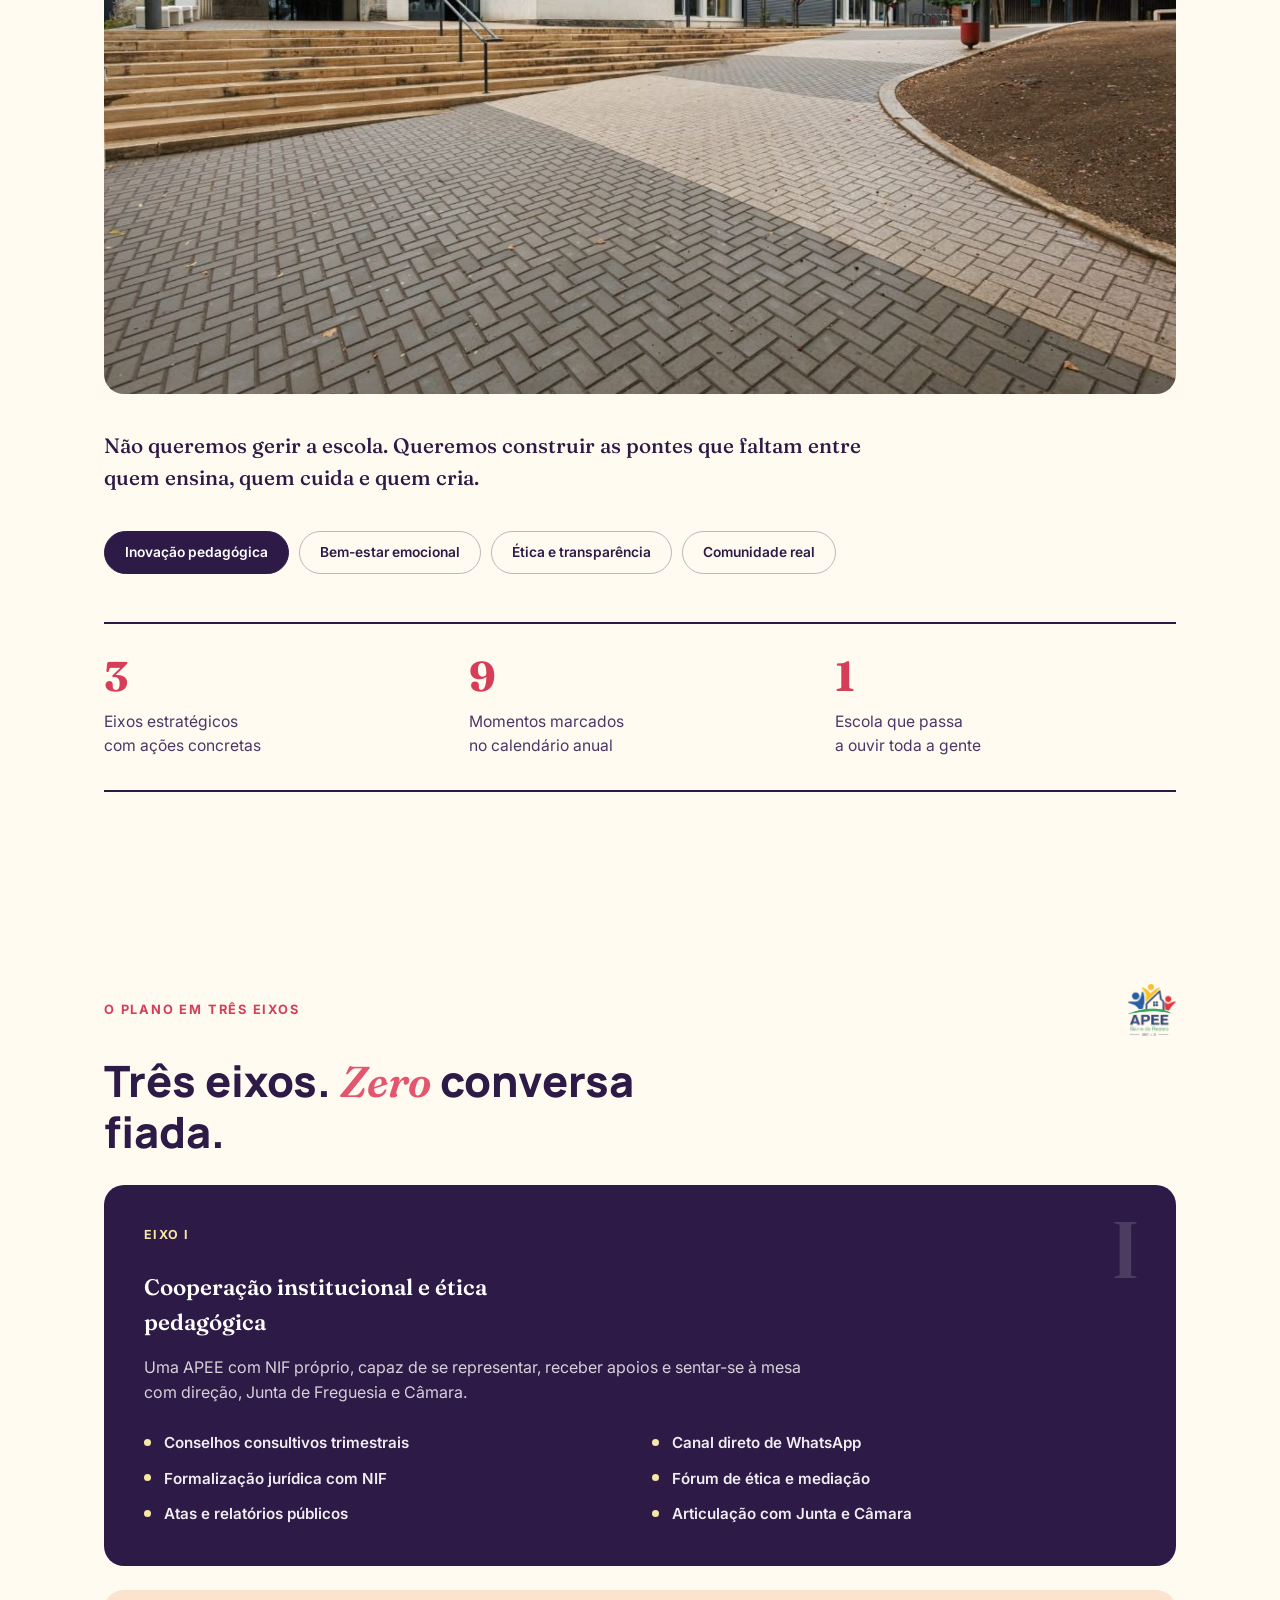
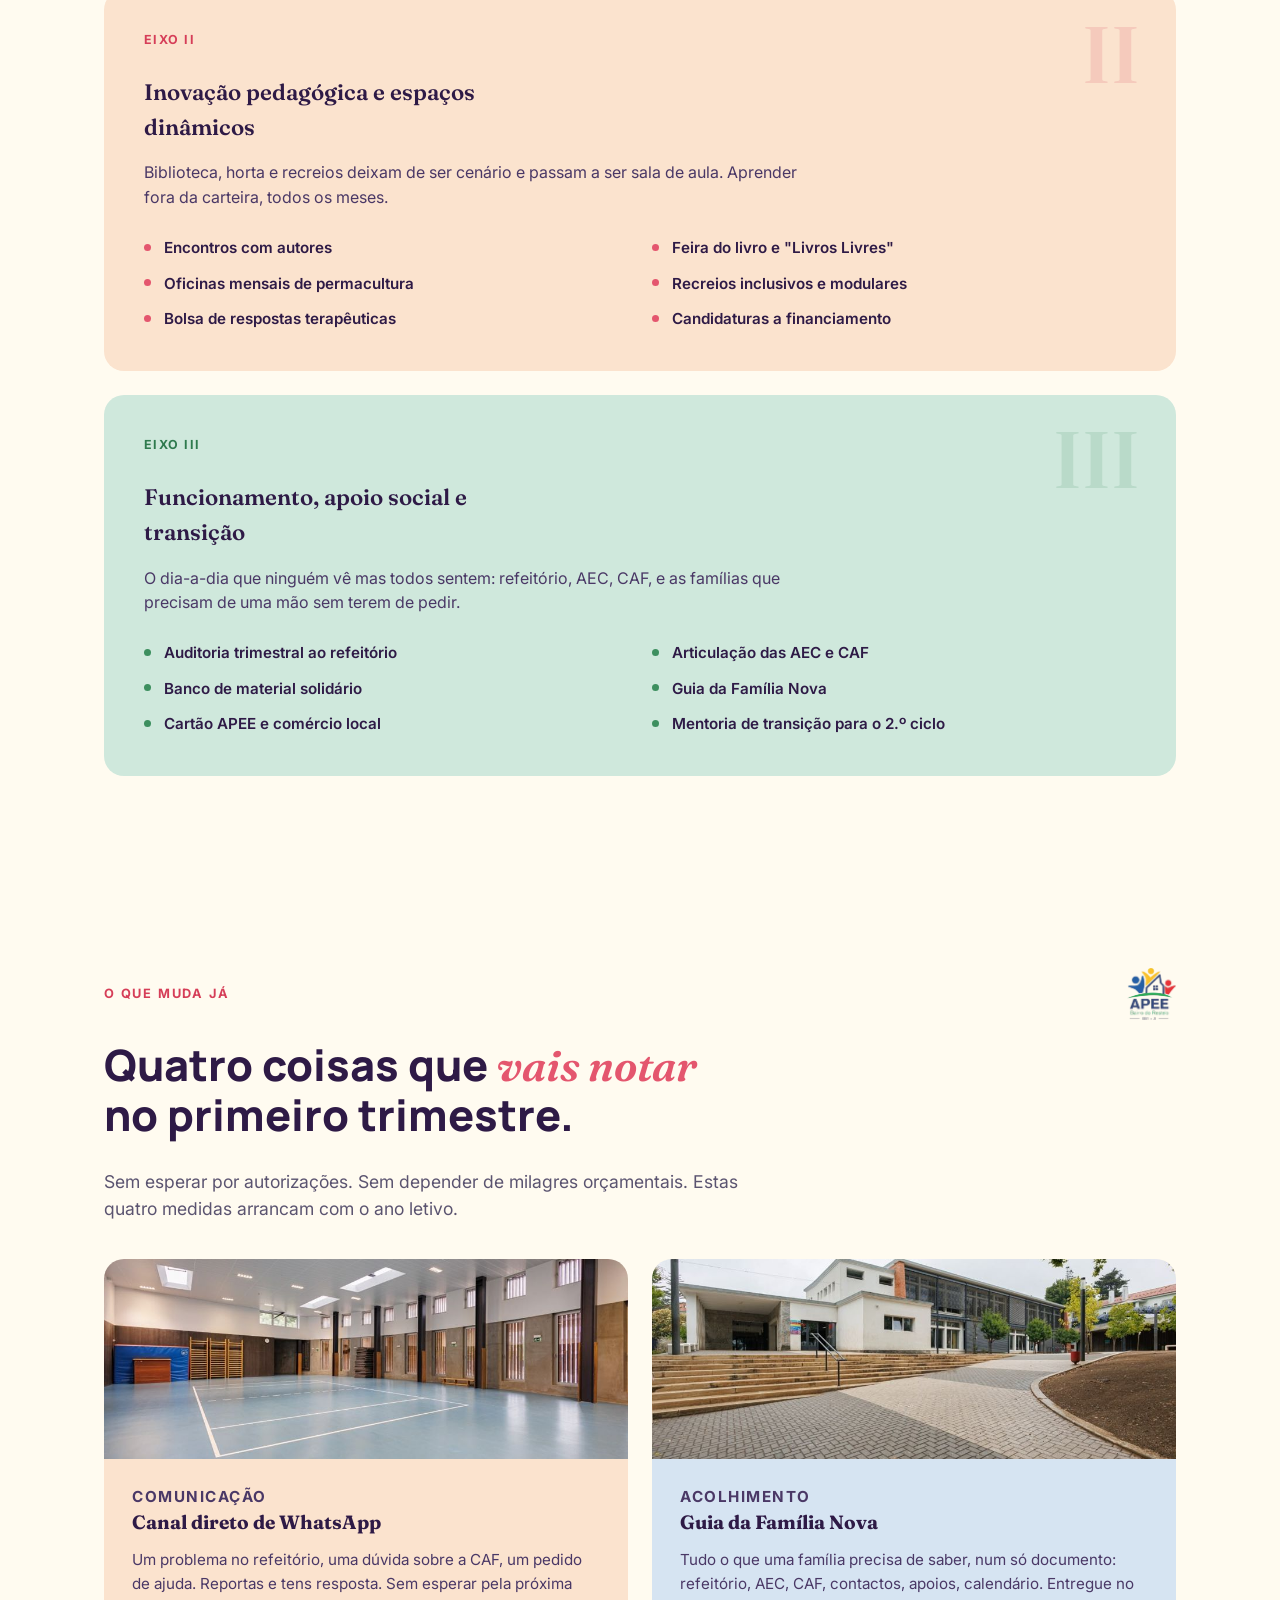
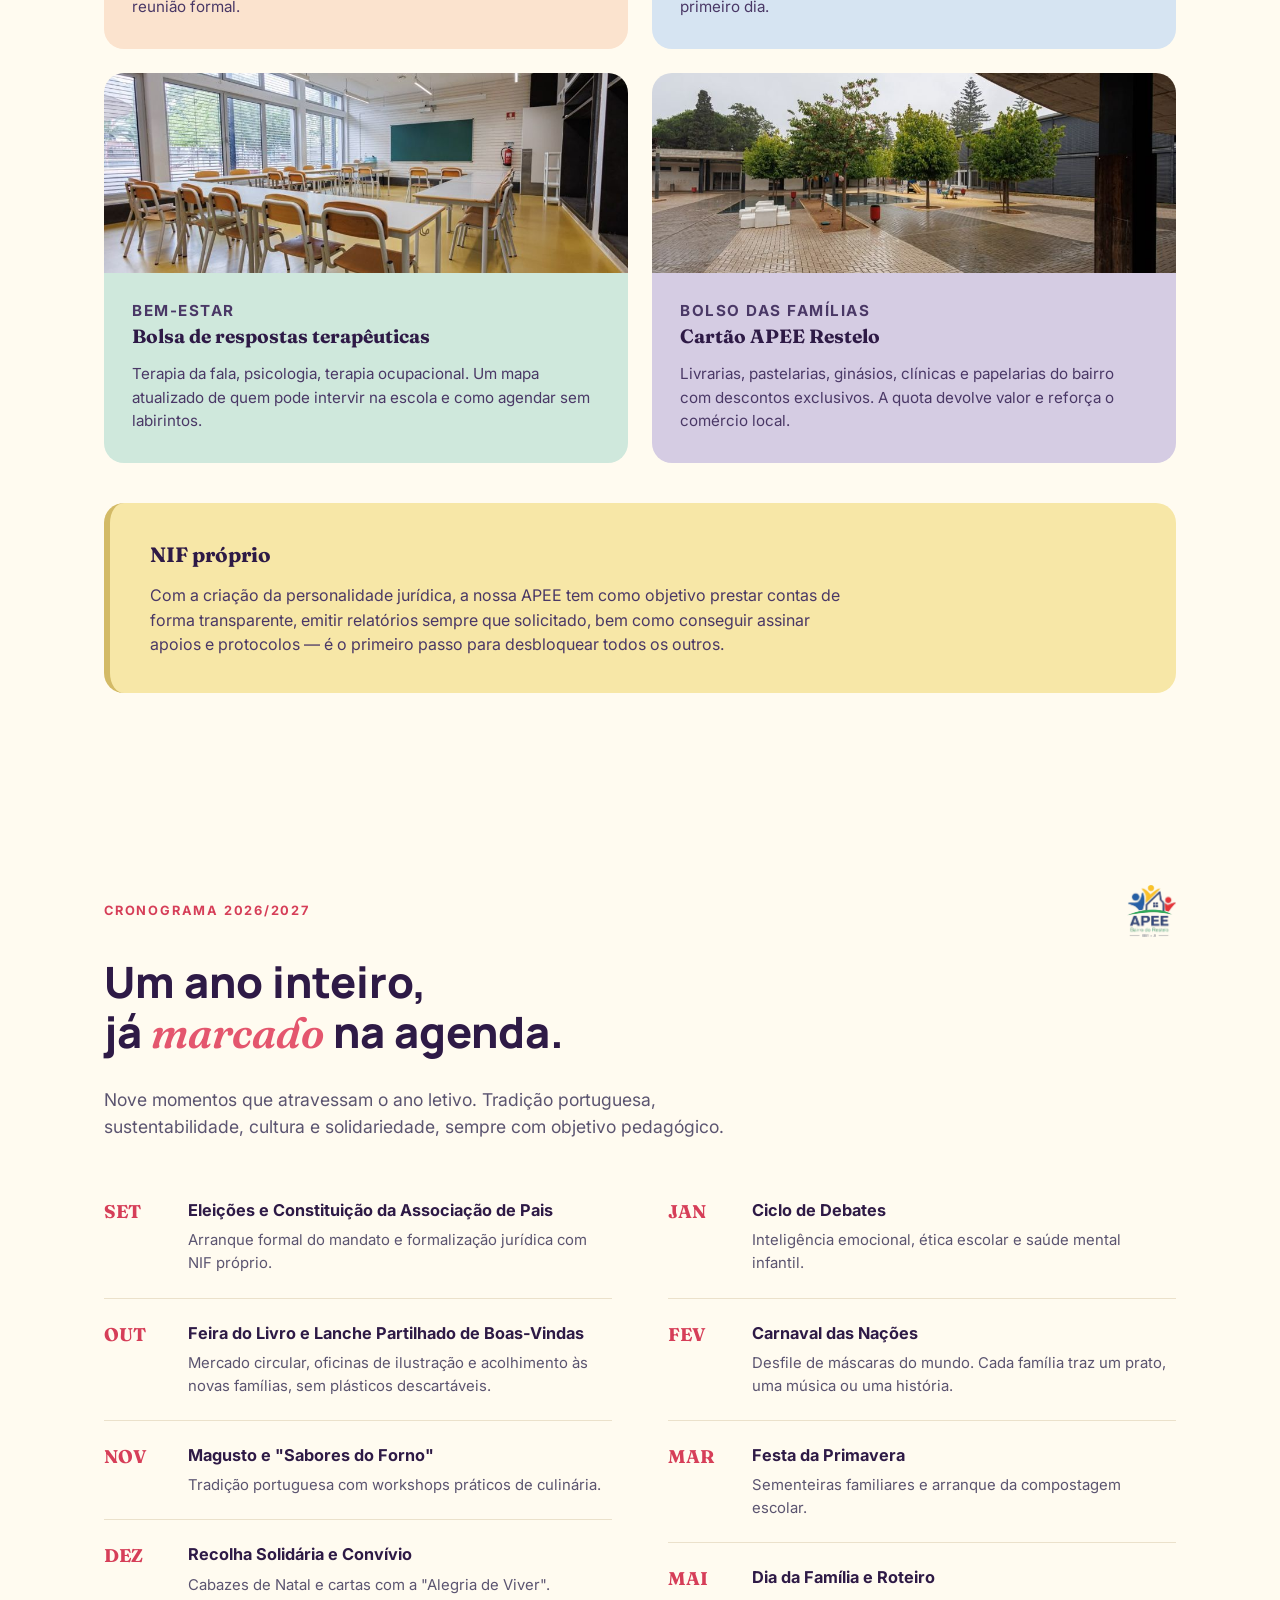
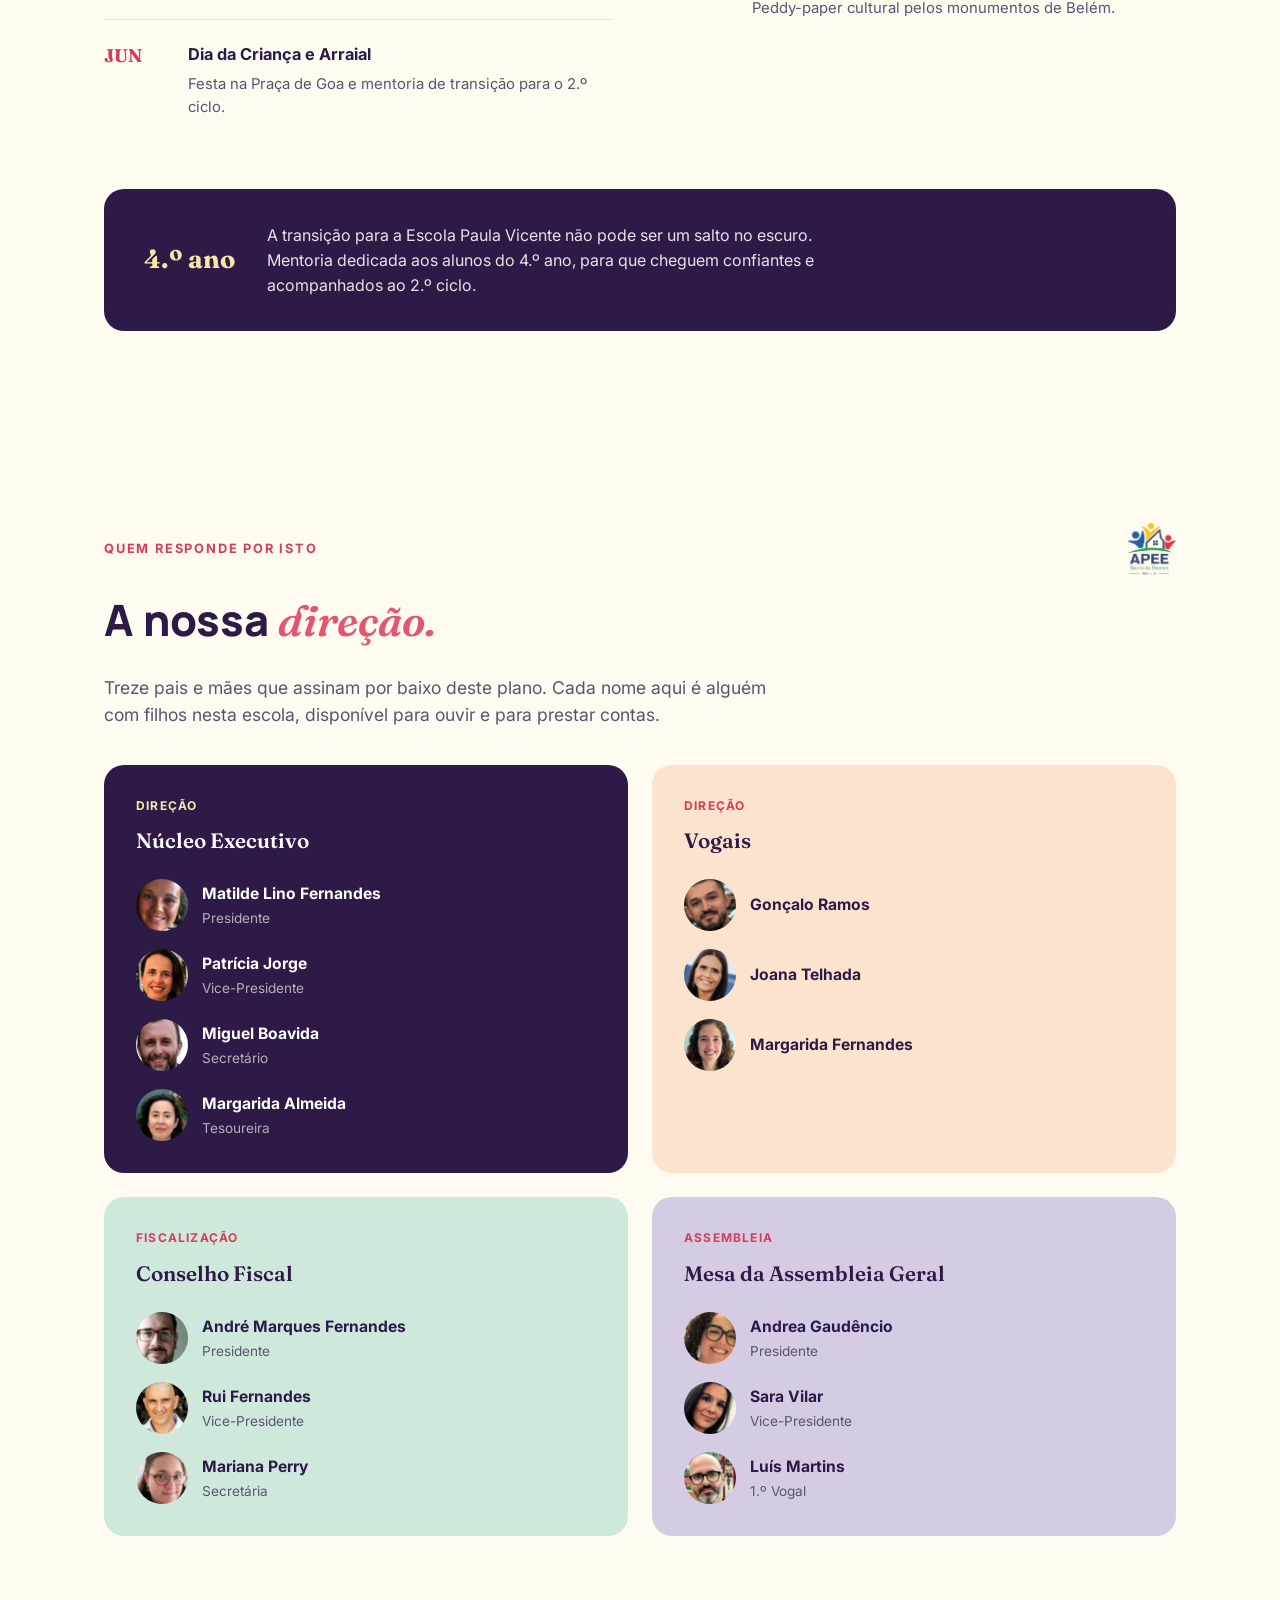
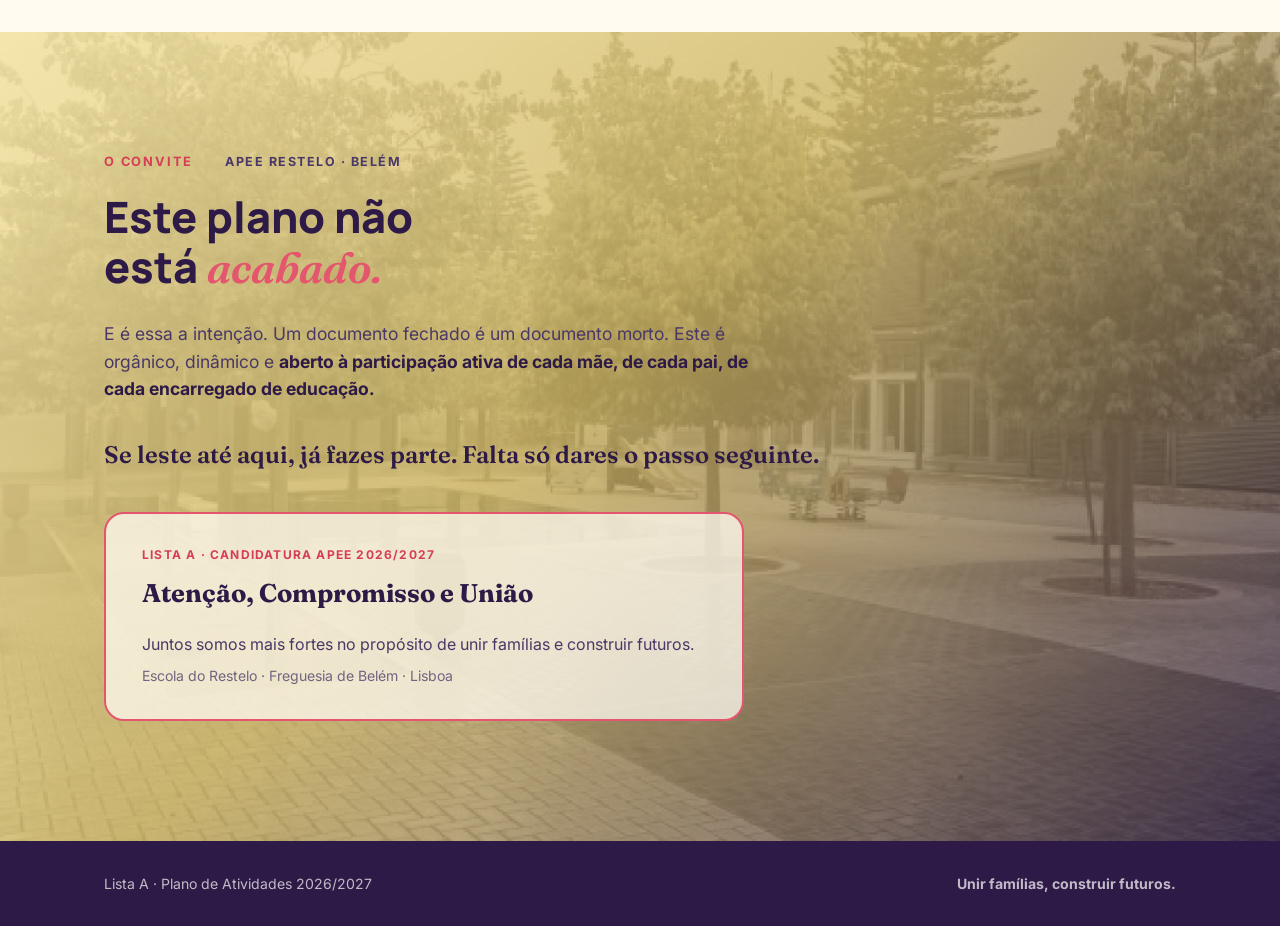
==== commit 6ad7d884: "Redesign site to match updated campaign PDF (Lista A rebrand) The campaign material was redesigned a" ====
--- a/index.html
+++ b/index.html
@@ -3,12 +3,12 @@
 <head>
 <meta charset="UTF-8">
 <meta name="viewport" content="width=device-width, initial-scale=1.0">
-<title>APEE Restelo · Matilde Lino Fernandes · 2026/2027</title>
-<meta name="description" content="Candidatura de Matilde Lino Fernandes à APEE da Escola do Restelo, Belém. Plano de atividades 2026/2027: unir famílias, construir futuros.">
+<title>APEE Restelo · Lista A · Atenção, Compromisso e União · 2026/2027</title>
+<meta name="description" content="Lista A — Atenção, Compromisso e União. Candidatura à APEE da Escola do Restelo, Belém. Plano de atividades 2026/2027: unir famílias, construir futuros.">
 <link rel="icon" href="assets/logo.png">
 <link rel="preconnect" href="https://fonts.googleapis.com">
 <link rel="preconnect" href="https://fonts.gstatic.com" crossorigin>
-<link href="https://fonts.googleapis.com/css2?family=Fraunces:ital,opsz,wght@0,9..144,400;0,9..144,600;0,9..144,700;1,9..144,500&family=Inter:wght@400;500;600;700;800&display=swap" rel="stylesheet">
+<link href="https://fonts.googleapis.com/css2?family=Fraunces:ital,opsz,wght@0,9..144,400;0,9..144,600;0,9..144,700;1,9..144,500;1,9..144,600&family=Manrope:wght@500;600;700;800&family=Inter:wght@400;500;600;700;800&display=swap" rel="stylesheet">
 <link rel="stylesheet" href="styles.css">
 </head>
 <body>
@@ -41,69 +41,82 @@
       <div class="hero-overlay"></div>
     </div>
     <div class="wrap hero-content">
-      <p class="eyebrow">Candidatura APEE · Restelo · Belém</p>
-      <h1>Unir famílias,<br>construir futuros.</h1>
-      <p class="hero-lede">Uma escola com mais cor, mais voz e mais gente. Um plano com datas,
-        responsáveis e resultados verificáveis para o ano letivo de 2026/2027.</p>
-      <div class="hero-candidate">
-        <div class="candidate-mark">ML</div>
-        <div>
-          <p class="candidate-name">Matilde Lino Fernandes</p>
-          <p class="candidate-role">Candidata · Ano letivo 2026 · 2027</p>
-        </div>
-      </div>
+      <p class="badge-pill"><span class="badge-dot"></span>Candidatura APEE · Restelo · Belém</p>
+      <h1>Unir famílias,<br>construir <em>futuros.</em></h1>
+      <div class="hero-rule"></div>
+      <p class="hero-lede">Uma escola com mais cor, mais voz e mais gente. Um plano com
+        <strong>datas, responsáveis e resultados verificáveis</strong> para o ano letivo de 2026/2027.</p>
+
       <div class="hero-actions">
         <a href="#manifesto" class="btn btn-primary">Ler o manifesto</a>
         <a href="#convite" class="btn btn-ghost">Participar</a>
       </div>
+
+      <div class="hero-footer">
+        <div class="hero-list">
+          <p class="hero-list-kicker">Lista A</p>
+          <p class="hero-list-name">Atenção, Compromisso<br>e União</p>
+        </div>
+        <p class="hero-year">Ano letivo<br><strong>2026 · 2027</strong></p>
+      </div>
     </div>
   </section>
 
   <!-- MANIFESTO -->
   <section class="section" id="manifesto">
     <div class="wrap">
-      <p class="kicker">Manifesto</p>
-      <h2>Uma escola cheia de vida merece<br>uma associação à altura.</h2>
-      <p class="lede">Não queremos gerir a escola. Queremos construir as pontes que faltam
+      <div class="section-eyebrow-row">
+        <p class="kicker">Manifesto</p>
+        <img src="assets/logo.png" alt="" class="section-logo" aria-hidden="true">
+      </div>
+      <h2>Uma escola cheia de vida<br>merece uma associação <em>à altura.</em></h2>
+
+      <div class="manifesto-photo">
+        <img src="assets/escola.jpg" alt="Entrada da Escola do Restelo, Belém" loading="lazy">
+      </div>
+
+      <p class="lede lede-serif">Não queremos gerir a escola. Queremos construir as pontes que faltam
         entre quem ensina, quem cuida e quem cria.</p>
 
       <div class="pill-row">
-        <span class="pill">Inovação pedagógica</span>
+        <span class="pill pill-filled">Inovação pedagógica</span>
         <span class="pill">Bem-estar emocional</span>
         <span class="pill">Ética e transparência</span>
         <span class="pill">Comunidade real</span>
       </div>
 
-      <div class="stat-grid">
-        <div class="stat-card">
+      <div class="stat-row">
+        <div class="stat-item">
           <div class="stat-number">3</div>
-          <p>Eixos estratégicos com ações concretas</p>
-        </div>
-        <div class="stat-card">
+          <p>Eixos estratégicos<br>com ações concretas</p>
+        </div>
+        <div class="stat-item">
           <div class="stat-number">9</div>
-          <p>Momentos marcados no calendário anual</p>
-        </div>
-        <div class="stat-card">
+          <p>Momentos marcados<br>no calendário anual</p>
+        </div>
+        <div class="stat-item">
           <div class="stat-number">1</div>
-          <p>Escola que passa a ouvir toda a gente</p>
+          <p>Escola que passa<br>a ouvir toda a gente</p>
         </div>
       </div>
     </div>
   </section>
 
   <!-- EIXOS -->
-  <section class="section section-alt" id="eixos">
+  <section class="section" id="eixos">
     <div class="wrap">
-      <p class="kicker">O plano em três eixos</p>
-      <h2>Três eixos. Zero conversa fiada.</h2>
+      <div class="section-eyebrow-row">
+        <p class="kicker">O plano em três eixos</p>
+        <img src="assets/logo.png" alt="" class="section-logo" aria-hidden="true">
+      </div>
+      <h2>Três eixos. <em>Zero</em> conversa fiada.</h2>
 
       <div class="axis-list">
 
-        <article class="axis-card">
-          <div class="axis-head">
-            <span class="axis-index">I</span>
-            <h3>Cooperação institucional e ética pedagógica</h3>
-          </div>
+        <article class="axis-card axis-card-a">
+          <span class="axis-ghost">I</span>
+          <p class="axis-tag">Eixo I</p>
+          <h3>Cooperação institucional e ética pedagógica</h3>
           <p>Uma APEE com NIF próprio, capaz de se representar, receber apoios e
             sentar-se à mesa com direção, Junta de Freguesia e Câmara.</p>
           <ul class="axis-actions">
@@ -116,11 +129,10 @@
           </ul>
         </article>
 
-        <article class="axis-card">
-          <div class="axis-head">
-            <span class="axis-index">II</span>
-            <h3>Inovação pedagógica e espaços dinâmicos</h3>
-          </div>
+        <article class="axis-card axis-card-b">
+          <span class="axis-ghost">II</span>
+          <p class="axis-tag">Eixo II</p>
+          <h3>Inovação pedagógica e espaços dinâmicos</h3>
           <p>Biblioteca, horta e recreios deixam de ser cenário e passam a ser sala
             de aula. Aprender fora da carteira, todos os meses.</p>
           <ul class="axis-actions">
@@ -133,11 +145,10 @@
           </ul>
         </article>
 
-        <article class="axis-card">
-          <div class="axis-head">
-            <span class="axis-index">III</span>
-            <h3>Funcionamento, apoio social e transição</h3>
-          </div>
+        <article class="axis-card axis-card-c">
+          <span class="axis-ghost">III</span>
+          <p class="axis-tag">Eixo III</p>
+          <h3>Funcionamento, apoio social e transição</h3>
           <p>O dia-a-dia que ninguém vê mas todos sentem: refeitório, AEC, CAF, e as
             famílias que precisam de uma mão sem terem de pedir.</p>
           <ul class="axis-actions">
@@ -157,35 +168,50 @@
   <!-- O QUE MUDA JA -->
   <section class="section" id="muda-ja">
     <div class="wrap">
-      <p class="kicker">O que muda já</p>
-      <h2>Quatro coisas que vais notar<br>no primeiro trimestre.</h2>
+      <div class="section-eyebrow-row">
+        <p class="kicker">O que muda já</p>
+        <img src="assets/logo.png" alt="" class="section-logo" aria-hidden="true">
+      </div>
+      <h2 class="h2-wide">Quatro coisas que <em>vais notar</em><br>no primeiro trimestre.</h2>
       <p class="lede">Sem esperar por autorizações. Sem depender de milagres
         orçamentais. Estas quatro medidas arrancam com o ano letivo.</p>
 
       <div class="change-grid">
         <article class="change-card">
-          <p class="change-tag">Comunicação</p>
-          <h3>Canal direto de WhatsApp</h3>
-          <p>Um problema no refeitório, uma dúvida sobre a CAF, um pedido de ajuda.
-            Reportas e tens resposta. Sem esperar pela próxima reunião formal.</p>
+          <div class="change-photo"><img src="assets/muda-ja/comunicacao.jpg" alt="Ginásio da Escola do Restelo" loading="lazy"></div>
+          <div class="change-body change-body-peach">
+            <p class="change-tag">Comunicação</p>
+            <h3>Canal direto de WhatsApp</h3>
+            <p>Um problema no refeitório, uma dúvida sobre a CAF, um pedido de ajuda.
+              Reportas e tens resposta. Sem esperar pela próxima reunião formal.</p>
+          </div>
         </article>
         <article class="change-card">
-          <p class="change-tag">Acolhimento</p>
-          <h3>Guia da Família Nova</h3>
-          <p>Tudo o que uma família precisa de saber, num só documento: refeitório,
-            AEC, CAF, contactos, apoios, calendário. Entregue no primeiro dia.</p>
+          <div class="change-photo"><img src="assets/muda-ja/acolhimento.jpg" alt="Entrada da Escola do Restelo" loading="lazy"></div>
+          <div class="change-body change-body-blue">
+            <p class="change-tag">Acolhimento</p>
+            <h3>Guia da Família Nova</h3>
+            <p>Tudo o que uma família precisa de saber, num só documento: refeitório,
+              AEC, CAF, contactos, apoios, calendário. Entregue no primeiro dia.</p>
+          </div>
         </article>
         <article class="change-card">
-          <p class="change-tag">Bem-estar</p>
-          <h3>Bolsa de respostas terapêuticas</h3>
-          <p>Terapia da fala, psicologia, terapia ocupacional. Um mapa atualizado de
-            quem pode intervir na escola e como agendar sem labirintos.</p>
+          <div class="change-photo"><img src="assets/muda-ja/bem-estar.jpg" alt="Sala de aula da Escola do Restelo" loading="lazy"></div>
+          <div class="change-body change-body-mint">
+            <p class="change-tag">Bem-estar</p>
+            <h3>Bolsa de respostas terapêuticas</h3>
+            <p>Terapia da fala, psicologia, terapia ocupacional. Um mapa atualizado de
+              quem pode intervir na escola e como agendar sem labirintos.</p>
+          </div>
         </article>
         <article class="change-card">
-          <p class="change-tag">Bolso das famílias</p>
-          <h3>Cartão APEE Restelo</h3>
-          <p>Livrarias, pastelarias, ginásios, clínicas e papelarias do bairro com
-            descontos exclusivos. A quota devolve valor e reforça o comércio local.</p>
+          <div class="change-photo"><img src="assets/muda-ja/bolso.jpg" alt="Pátio da Escola do Restelo" loading="lazy"></div>
+          <div class="change-body change-body-lavender">
+            <p class="change-tag">Bolso das famílias</p>
+            <h3>Cartão APEE Restelo</h3>
+            <p>Livrarias, pastelarias, ginásios, clínicas e papelarias do bairro com
+              descontos exclusivos. A quota devolve valor e reforça o comércio local.</p>
+          </div>
         </article>
       </div>
 
@@ -200,77 +226,84 @@
   </section>
 
   <!-- CALENDARIO -->
-  <section class="section section-alt" id="calendario">
+  <section class="section" id="calendario">
     <div class="wrap">
-      <p class="kicker">Cronograma 2026/2027</p>
-      <h2>Um ano inteiro,<br>já marcado na agenda.</h2>
+      <div class="section-eyebrow-row">
+        <p class="kicker">Cronograma 2026/2027</p>
+        <img src="assets/logo.png" alt="" class="section-logo" aria-hidden="true">
+      </div>
+      <h2>Um ano inteiro,<br>já <em>marcado</em> na agenda.</h2>
       <p class="lede">Nove momentos que atravessam o ano letivo. Tradição
         portuguesa, sustentabilidade, cultura e solidariedade, sempre com objetivo
         pedagógico.</p>
 
-      <div class="timeline">
-        <div class="timeline-item">
-          <div class="tl-month">Set</div>
-          <div class="tl-body">
-            <h4>Eleições e Constituição da Associação de Pais</h4>
-            <p>Arranque formal do mandato e formalização jurídica com NIF próprio.</p>
-          </div>
-        </div>
-        <div class="timeline-item">
-          <div class="tl-month">Out</div>
-          <div class="tl-body">
-            <h4>Feira do Livro e Lanche Partilhado de Boas-Vindas</h4>
-            <p>Mercado circular, oficinas de ilustração e acolhimento às novas famílias, sem plásticos descartáveis.</p>
-          </div>
-        </div>
-        <div class="timeline-item">
-          <div class="tl-month">Nov</div>
-          <div class="tl-body">
-            <h4>Magusto e "Sabores do Forno"</h4>
-            <p>Tradição portuguesa com workshops práticos de culinária.</p>
-          </div>
-        </div>
-        <div class="timeline-item">
-          <div class="tl-month">Dez</div>
-          <div class="tl-body">
-            <h4>Recolha Solidária e Convívio</h4>
-            <p>Cabazes de Natal e cartas com a "Alegria de Viver".</p>
-          </div>
-        </div>
-        <div class="timeline-item">
-          <div class="tl-month">Jan</div>
-          <div class="tl-body">
-            <h4>Ciclo de Debates</h4>
-            <p>Inteligência emocional, ética escolar e saúde mental infantil.</p>
-          </div>
-        </div>
-        <div class="timeline-item">
-          <div class="tl-month">Fev</div>
-          <div class="tl-body">
-            <h4>Carnaval das Nações</h4>
-            <p>Desfile de máscaras do mundo. Cada família traz um prato, uma música
-              ou uma história.</p>
-          </div>
-        </div>
-        <div class="timeline-item">
-          <div class="tl-month">Mar</div>
-          <div class="tl-body">
-            <h4>Festa da Primavera</h4>
-            <p>Sementeiras familiares e arranque da compostagem escolar.</p>
-          </div>
-        </div>
-        <div class="timeline-item">
-          <div class="tl-month">Mai</div>
-          <div class="tl-body">
-            <h4>Dia da Família e Roteiro</h4>
-            <p>Peddy-paper cultural pelos monumentos de Belém.</p>
-          </div>
-        </div>
-        <div class="timeline-item">
-          <div class="tl-month">Jun</div>
-          <div class="tl-body">
-            <h4>Dia da Criança e Arraial</h4>
-            <p>Festa na Praça de Goa e mentoria de transição para o 2.º ciclo.</p>
+      <div class="timeline-columns">
+        <div class="timeline">
+          <div class="timeline-item">
+            <div class="tl-month">Set</div>
+            <div class="tl-body">
+              <h4>Eleições e Constituição da Associação de Pais</h4>
+              <p>Arranque formal do mandato e formalização jurídica com NIF próprio.</p>
+            </div>
+          </div>
+          <div class="timeline-item">
+            <div class="tl-month">Out</div>
+            <div class="tl-body">
+              <h4>Feira do Livro e Lanche Partilhado de Boas-Vindas</h4>
+              <p>Mercado circular, oficinas de ilustração e acolhimento às novas famílias, sem plásticos descartáveis.</p>
+            </div>
+          </div>
+          <div class="timeline-item">
+            <div class="tl-month">Nov</div>
+            <div class="tl-body">
+              <h4>Magusto e "Sabores do Forno"</h4>
+              <p>Tradição portuguesa com workshops práticos de culinária.</p>
+            </div>
+          </div>
+          <div class="timeline-item">
+            <div class="tl-month">Dez</div>
+            <div class="tl-body">
+              <h4>Recolha Solidária e Convívio</h4>
+              <p>Cabazes de Natal e cartas com a "Alegria de Viver".</p>
+            </div>
+          </div>
+          <div class="timeline-item">
+            <div class="tl-month">Jun</div>
+            <div class="tl-body">
+              <h4>Dia da Criança e Arraial</h4>
+              <p>Festa na Praça de Goa e mentoria de transição para o 2.º ciclo.</p>
+            </div>
+          </div>
+        </div>
+        <div class="timeline">
+          <div class="timeline-item">
+            <div class="tl-month">Jan</div>
+            <div class="tl-body">
+              <h4>Ciclo de Debates</h4>
+              <p>Inteligência emocional, ética escolar e saúde mental infantil.</p>
+            </div>
+          </div>
+          <div class="timeline-item">
+            <div class="tl-month">Fev</div>
+            <div class="tl-body">
+              <h4>Carnaval das Nações</h4>
+              <p>Desfile de máscaras do mundo. Cada família traz um prato, uma música
+                ou uma história.</p>
+            </div>
+          </div>
+          <div class="timeline-item">
+            <div class="tl-month">Mar</div>
+            <div class="tl-body">
+              <h4>Festa da Primavera</h4>
+              <p>Sementeiras familiares e arranque da compostagem escolar.</p>
+            </div>
+          </div>
+          <div class="timeline-item">
+            <div class="tl-month">Mai</div>
+            <div class="tl-body">
+              <h4>Dia da Família e Roteiro</h4>
+              <p>Peddy-paper cultural pelos monumentos de Belém.</p>
+            </div>
           </div>
         </div>
       </div>
@@ -287,8 +320,11 @@
   <!-- DIREÇÃO -->
   <section class="section" id="direcao">
     <div class="wrap">
-      <p class="kicker">Quem responde por isto</p>
-      <h2>A nossa direção.</h2>
+      <div class="section-eyebrow-row">
+        <p class="kicker">Quem responde por isto</p>
+        <img src="assets/logo.png" alt="" class="section-logo" aria-hidden="true">
+      </div>
+      <h2>A nossa <em>direção.</em></h2>
       <p class="lede">Treze pais e mães que assinam por baixo deste plano. Cada
         nome aqui é alguém com filhos nesta escola, disponível para ouvir e
         para prestar contas.</p>
@@ -374,43 +410,34 @@
           </ul>
         </div>
       </div>
-
-      <div class="nif-banner open-door-banner">
-        <h3>Porta aberta</h3>
-        <p>Nenhum destes nomes está aqui para decidir sozinho. Qualquer
-          encarregado de educação pode contactar diretamente qualquer um de
-          nós, propor, discordar ou juntar-se ao trabalho.</p>
-      </div>
-    </div>
-  </section>
-
-  <!-- ESCOLA PHOTO STRIP -->
-  <section class="photo-strip">
-    <img src="assets/escola.jpg" alt="Entrada da Escola do Restelo, Belém" loading="lazy">
+    </div>
   </section>
 
   <!-- CONVITE -->
   <section class="section convite" id="convite">
+    <div class="hero-media convite-media">
+      <img src="assets/hero.jpg" alt="" loading="lazy">
+      <div class="hero-overlay convite-overlay"></div>
+    </div>
     <div class="wrap convite-inner">
-      <p class="kicker kicker-light">O convite</p>
-      <h2>Este plano não está acabado.</h2>
+      <div class="section-eyebrow-row convite-eyebrow-row">
+        <p class="kicker">O convite</p>
+        <p class="convite-suprakicker">APEE Restelo · Belém</p>
+      </div>
+      <h2>Este plano não<br>está <em>acabado.</em></h2>
       <p class="lede">E é essa a intenção. Um documento fechado é um documento
-        morto. Este é orgânico, dinâmico e aberto à participação ativa de cada
-        mãe, de cada pai, de cada encarregado de educação.</p>
-      <p class="convite-highlight">Se leste até aqui, já fazes parte.<br>Falta só
+        morto. Este é orgânico, dinâmico e <strong>aberto à participação ativa de cada
+        mãe, de cada pai, de cada encarregado de educação.</strong></p>
+      <p class="convite-highlight">Se leste até aqui, já fazes parte. Falta só
         dares o passo seguinte.</p>
 
-      <div class="candidate-block">
-        <div class="candidate-mark candidate-mark-lg">ML</div>
-        <div>
-          <p class="candidate-name-lg">Matilde Lino Fernandes</p>
-          <p>Candidatura APEE 2026/2027</p>
-        </div>
-      </div>
-
-      <p class="convite-tagline">Juntos somos mais fortes no propósito de unir
-        famílias e construir futuros.</p>
-      <p class="convite-location">Escola do Restelo · Freguesia de Belém · Lisboa</p>
+      <div class="convite-card">
+        <p class="convite-card-kicker">Lista A · Candidatura APEE 2026/2027</p>
+        <p class="convite-list-name">Atenção, Compromisso e União</p>
+        <p class="convite-tagline">Juntos somos mais fortes no propósito de unir
+          famílias e construir futuros.</p>
+        <p class="convite-location">Escola do Restelo · Freguesia de Belém · Lisboa</p>
+      </div>
     </div>
   </section>
 
@@ -418,7 +445,7 @@
 
 <footer class="site-footer">
   <div class="wrap footer-inner">
-    <p>APEE Restelo · Plano de Atividades 2026/2027</p>
+    <p>Lista A · Plano de Atividades 2026/2027</p>
     <p class="footer-motto">Unir famílias, construir futuros.</p>
   </div>
 </footer>
--- a/styles.css
+++ b/styles.css
@@ -1,19 +1,30 @@
 :root {
-  --yellow: #F4B400;
-  --yellow-deep: #D89A00;
-  --yellow-pale: #FFF3D6;
-  --ink: #1C1B18;
-  --ink-soft: #4A473F;
-  --paper: #FFFDF8;
-  --paper-alt: #FBF3E3;
-  --line: #E9DFC7;
+  --navy: #2E1A46;
+  --navy-soft: #4A3866;
+  --pink: #E4566E;
+  --pink-deep: #D63E58;
+  --paper: #FFFBF0;
+  --paper-alt: #FCF5E3;
+  --peach: #FBE3CE;
+  --peach-line: #F3D1AE;
+  --mint: #CFE8DC;
+  --mint-line: #B7DCC7;
+  --lavender: #D5CCE3;
+  --lavender-line: #C4B7D9;
+  --lightblue: #D6E4F2;
+  --lightblue-line: #BFD6EC;
+  --gold: #F7E7A7;
+  --gold-deep: #D3BA66;
+  --ink-soft: #5B5470;
+  --line: #EBE1CB;
   --white: #FFFFFF;
 
-  --font-display: "Fraunces", Georgia, serif;
+  --font-display: "Manrope", "Inter", -apple-system, sans-serif;
+  --font-serif: "Fraunces", Georgia, serif;
   --font-body: "Inter", -apple-system, BlinkMacSystemFont, "Segoe UI", sans-serif;
 
   --max-w: 1120px;
-  --radius: 18px;
+  --radius: 20px;
 }
 
 * { box-sizing: border-box; }
@@ -22,7 +33,7 @@
 body {
   margin: 0;
   font-family: var(--font-body);
-  color: var(--ink);
+  color: var(--navy);
   background: var(--paper);
   line-height: 1.55;
   -webkit-font-smoothing: antialiased;
@@ -37,6 +48,7 @@
 }
 
 a { color: inherit; }
+em { font-family: var(--font-serif); font-style: italic; font-weight: 600; color: var(--pink); }
 
 /* Progress bar */
 .progress-bar {
@@ -44,7 +56,7 @@
   top: 0; left: 0;
   height: 3px;
   width: 0%;
-  background: linear-gradient(90deg, var(--yellow), var(--yellow-deep));
+  background: linear-gradient(90deg, var(--pink), var(--gold-deep));
   z-index: 1000;
   transition: width 0.1s ease-out;
 }
@@ -54,14 +66,14 @@
   position: sticky;
   top: 0;
   z-index: 100;
-  background: rgba(255, 253, 248, 0.85);
+  background: rgba(255, 251, 240, 0.88);
   backdrop-filter: blur(10px);
   border-bottom: 1px solid transparent;
   transition: border-color 0.3s ease, box-shadow 0.3s ease;
 }
 .site-header.scrolled {
   border-bottom-color: var(--line);
-  box-shadow: 0 2px 20px rgba(28,27,24,0.04);
+  box-shadow: 0 2px 20px rgba(46,26,70,0.06);
 }
 .header-inner {
   display: flex;
@@ -73,14 +85,14 @@
   display: flex;
   align-items: center;
   gap: 10px;
-  font-family: var(--font-display);
+  font-family: var(--font-serif);
   font-weight: 700;
   font-size: 1.2rem;
   text-decoration: none;
-  color: var(--ink);
+  color: var(--navy);
   letter-spacing: 0.01em;
 }
-.brand span { color: var(--yellow-deep); }
+.brand span { color: var(--pink); }
 .brand-logo {
   height: 36px;
   width: auto;
@@ -93,20 +105,20 @@
 .main-nav a {
   text-decoration: none;
   font-size: 0.92rem;
-  font-weight: 500;
+  font-weight: 600;
   color: var(--ink-soft);
   position: relative;
   padding: 4px 0;
   transition: color 0.2s ease;
 }
-.main-nav a:hover { color: var(--ink); }
+.main-nav a:hover { color: var(--navy); }
 .main-nav a::after {
   content: "";
   position: absolute;
   left: 0; bottom: -2px;
   width: 0;
   height: 2px;
-  background: var(--yellow);
+  background: var(--pink);
   transition: width 0.25s ease;
 }
 .main-nav a:hover::after { width: 100%; }
@@ -126,7 +138,7 @@
 .nav-toggle span {
   display: block;
   height: 2px;
-  background: var(--ink);
+  background: var(--navy);
   border-radius: 2px;
   transition: transform 0.25s ease, opacity 0.25s ease;
 }
@@ -137,7 +149,7 @@
 /* Hero */
 .hero {
   position: relative;
-  min-height: 92vh;
+  min-height: 96vh;
   display: flex;
   align-items: flex-end;
   overflow: hidden;
@@ -156,157 +168,210 @@
   position: absolute;
   inset: 0;
   background:
-    linear-gradient(180deg, rgba(28,27,24,0.15) 0%, rgba(28,27,24,0.35) 55%, rgba(20,19,16,0.88) 100%);
+    linear-gradient(135deg, rgba(247,231,167,0.88) 0%, rgba(211,186,102,0.75) 45%, rgba(46,26,70,0.55) 100%);
 }
 .hero-content {
   position: relative;
   z-index: 1;
-  color: var(--white);
+  color: var(--navy);
   padding-top: 140px;
-  padding-bottom: 72px;
-}
-.eyebrow {
-  font-size: 0.8rem;
-  font-weight: 700;
-  letter-spacing: 0.14em;
-  text-transform: uppercase;
-  color: var(--yellow);
-  margin: 0 0 18px;
+  padding-bottom: 56px;
+  width: 100%;
+}
+.badge-pill {
+  display: inline-flex;
+  align-items: center;
+  gap: 9px;
+  font-size: 0.78rem;
+  font-weight: 700;
+  letter-spacing: 0.1em;
+  text-transform: uppercase;
+  color: var(--navy);
+  margin: 0 0 26px;
+  padding: 9px 18px;
+  border: 1.5px solid rgba(46,26,70,0.35);
+  border-radius: 999px;
+  background: rgba(255,255,255,0.35);
+}
+.badge-dot {
+  width: 8px;
+  height: 8px;
+  border-radius: 50%;
+  background: var(--pink);
+  flex-shrink: 0;
 }
 .hero h1 {
   font-family: var(--font-display);
-  font-size: clamp(2.4rem, 6vw, 4.6rem);
-  line-height: 1.04;
-  font-weight: 600;
-  margin: 0 0 24px;
+  font-size: clamp(2.4rem, 6vw, 4.4rem);
+  line-height: 1.05;
+  font-weight: 800;
+  margin: 0;
   max-width: 16ch;
+  color: var(--navy);
+}
+.hero h1 em { color: var(--pink-deep); }
+.hero-rule {
+  width: 110px;
+  height: 4px;
+  background: var(--pink);
+  border-radius: 2px;
+  margin: 26px 0;
 }
 .hero-lede {
   font-size: clamp(1.05rem, 2vw, 1.25rem);
-  max-width: 46ch;
-  color: rgba(255,255,255,0.9);
-  margin: 0 0 36px;
-}
-.hero-candidate {
-  display: flex;
-  align-items: center;
-  gap: 14px;
-  margin-bottom: 36px;
-}
-.candidate-mark {
-  width: 52px;
-  height: 52px;
-  border-radius: 50%;
-  background: var(--yellow);
-  color: var(--ink);
-  font-family: var(--font-display);
-  font-weight: 700;
-  font-size: 1.15rem;
-  display: flex;
-  align-items: center;
-  justify-content: center;
-  flex-shrink: 0;
-}
-.candidate-name {
-  margin: 0;
-  font-weight: 700;
-  font-size: 1.05rem;
-}
-.candidate-role {
-  margin: 2px 0 0;
-  font-size: 0.85rem;
-  color: rgba(255,255,255,0.75);
-}
-
-.hero-actions { display: flex; gap: 14px; flex-wrap: wrap; }
+  max-width: 48ch;
+  color: var(--navy-soft);
+  margin: 0 0 40px;
+}
+.hero-lede strong { color: var(--navy); font-weight: 700; }
+
+.hero-actions { display: flex; gap: 14px; flex-wrap: wrap; margin-bottom: 48px; }
 .btn {
   display: inline-flex;
   align-items: center;
   justify-content: center;
   padding: 14px 28px;
   border-radius: 999px;
-  font-weight: 600;
+  font-weight: 700;
   font-size: 0.95rem;
   text-decoration: none;
   transition: transform 0.2s ease, box-shadow 0.2s ease, background 0.2s ease;
   border: 1.5px solid transparent;
 }
 .btn-primary {
-  background: var(--yellow);
-  color: var(--ink);
-}
-.btn-primary:hover { transform: translateY(-2px); box-shadow: 0 10px 24px rgba(244,180,0,0.35); }
+  background: var(--navy);
+  color: var(--white);
+}
+.btn-primary:hover { transform: translateY(-2px); box-shadow: 0 10px 24px rgba(46,26,70,0.3); }
 .btn-ghost {
-  border-color: rgba(255,255,255,0.5);
-  color: var(--white);
-}
-.btn-ghost:hover { background: rgba(255,255,255,0.12); transform: translateY(-2px); }
+  border-color: rgba(46,26,70,0.4);
+  color: var(--navy);
+}
+.btn-ghost:hover { background: rgba(255,255,255,0.35); transform: translateY(-2px); }
+
+.hero-footer {
+  display: flex;
+  align-items: flex-end;
+  justify-content: space-between;
+  gap: 20px;
+  border-top: 1px solid rgba(46,26,70,0.25);
+  padding-top: 24px;
+  flex-wrap: wrap;
+}
+.hero-list-kicker {
+  margin: 0 0 6px;
+  font-size: 0.72rem;
+  font-weight: 700;
+  letter-spacing: 0.12em;
+  text-transform: uppercase;
+  color: var(--pink-deep);
+}
+.hero-list-name {
+  margin: 0;
+  font-family: var(--font-serif);
+  font-weight: 700;
+  font-size: 1.35rem;
+  color: var(--navy);
+  line-height: 1.25;
+}
+.hero-year {
+  margin: 0;
+  text-align: right;
+  font-size: 0.8rem;
+  color: var(--navy-soft);
+  line-height: 1.5;
+}
+.hero-year strong { color: var(--navy); }
 
 /* Sections */
-.section { padding: 100px 0; }
-.section-alt { background: var(--paper-alt); }
+.section { padding: 96px 0; }
+
+.section-eyebrow-row {
+  display: flex;
+  align-items: center;
+  justify-content: space-between;
+  margin-bottom: 20px;
+}
+.section-logo { height: 52px; width: auto; opacity: 0.9; }
 
 .kicker {
   font-size: 0.8rem;
   font-weight: 700;
   letter-spacing: 0.14em;
   text-transform: uppercase;
-  color: var(--yellow-deep);
-  margin: 0 0 16px;
-}
-.kicker-light { color: var(--yellow); }
+  color: var(--pink-deep);
+  margin: 0;
+}
 
 .section h2 {
   font-family: var(--font-display);
-  font-size: clamp(1.9rem, 3.6vw, 2.8rem);
-  font-weight: 600;
+  font-size: clamp(1.9rem, 3.6vw, 2.7rem);
+  font-weight: 800;
   line-height: 1.15;
-  margin: 0 0 24px;
-  max-width: 20ch;
-}
+  margin: 0 0 28px;
+  max-width: 22ch;
+  color: var(--navy);
+}
+.section h2.h2-wide { max-width: 30ch; }
 .lede {
   font-size: 1.1rem;
   color: var(--ink-soft);
   max-width: 62ch;
   margin: 0 0 36px;
 }
+.lede-serif {
+  font-family: var(--font-serif);
+  font-weight: 500;
+  font-size: 1.3rem;
+  color: var(--navy);
+  max-width: 58ch;
+}
+
+.manifesto-photo {
+  border-radius: var(--radius);
+  overflow: hidden;
+  margin-bottom: 36px;
+}
+.manifesto-photo img { width: 100%; height: auto; display: block; }
 
 .pill-row {
   display: flex;
   flex-wrap: wrap;
   gap: 10px;
-  margin-bottom: 56px;
+  margin-bottom: 48px;
 }
 .pill {
-  background: var(--yellow-pale);
-  color: var(--yellow-deep);
-  border: 1px solid #F0D68A;
+  background: transparent;
+  color: var(--navy);
+  border: 1.5px solid rgba(46,26,70,0.3);
   font-weight: 600;
   font-size: 0.86rem;
-  padding: 9px 18px;
+  padding: 10px 20px;
   border-radius: 999px;
 }
-
-.stat-grid {
+.pill-filled {
+  background: var(--navy);
+  color: var(--white);
+  border-color: var(--navy);
+}
+
+.stat-row {
   display: grid;
   grid-template-columns: repeat(3, 1fr);
   gap: 24px;
-}
-.stat-card {
-  background: var(--white);
-  border: 1px solid var(--line);
-  border-radius: var(--radius);
-  padding: 32px 28px;
+  border-top: 2px solid var(--navy);
+  border-bottom: 2px solid var(--navy);
+  padding: 32px 0;
 }
 .stat-number {
-  font-family: var(--font-display);
-  font-size: 3rem;
-  font-weight: 700;
-  color: var(--yellow-deep);
+  font-family: var(--font-serif);
+  font-size: 2.6rem;
+  font-weight: 700;
+  color: var(--pink-deep);
   line-height: 1;
-  margin-bottom: 10px;
-}
-.stat-card p { margin: 0; color: var(--ink-soft); font-size: 0.98rem; }
+  margin-bottom: 12px;
+}
+.stat-item p { margin: 0; color: var(--navy-soft); font-size: 0.98rem; }
 
 /* Axis cards */
 .axis-list {
@@ -315,68 +380,96 @@
   gap: 24px;
 }
 .axis-card {
-  background: var(--white);
-  border: 1px solid var(--line);
+  position: relative;
   border-radius: var(--radius);
   padding: 40px;
-}
-.axis-head {
-  display: flex;
-  align-items: center;
-  gap: 18px;
-  margin-bottom: 16px;
-}
-.axis-index {
-  font-family: var(--font-display);
-  font-size: 1.6rem;
-  font-weight: 700;
-  color: var(--white);
-  background: var(--ink);
-  width: 48px;
-  height: 48px;
-  border-radius: 50%;
-  display: flex;
-  align-items: center;
-  justify-content: center;
-  flex-shrink: 0;
-}
+  overflow: hidden;
+}
+.axis-card-a { background: var(--navy); }
+.axis-card-b { background: var(--peach); }
+.axis-card-c { background: var(--mint); }
+
+.axis-ghost {
+  position: absolute;
+  top: 24px;
+  right: 36px;
+  font-family: var(--font-serif);
+  font-size: 5rem;
+  font-weight: 600;
+  line-height: 1;
+  opacity: 0.15;
+}
+.axis-card-a .axis-ghost { color: var(--white); }
+.axis-card-b .axis-ghost { color: var(--pink-deep); }
+.axis-card-c .axis-ghost { color: #3D8F5F; }
+
+.axis-tag {
+  font-size: 0.78rem;
+  font-weight: 700;
+  letter-spacing: 0.12em;
+  text-transform: uppercase;
+  margin: 0 0 12px;
+  position: relative;
+  z-index: 1;
+}
+.axis-card-a .axis-tag { color: var(--gold); }
+.axis-card-b .axis-tag { color: var(--pink-deep); }
+.axis-card-c .axis-tag { color: #2F7A4E; }
+
 .axis-card h3 {
-  font-family: var(--font-display);
-  font-size: 1.35rem;
+  font-family: var(--font-serif);
+  font-size: 1.4rem;
   font-weight: 600;
-  margin: 0;
-}
+  margin: 0 0 16px;
+  max-width: 26ch;
+  position: relative;
+  z-index: 1;
+}
+.axis-card-a h3 { color: var(--white); }
+.axis-card-b h3, .axis-card-c h3 { color: var(--navy); }
+
 .axis-card > p {
-  color: var(--ink-soft);
   max-width: 68ch;
-  margin: 0 0 24px;
-}
+  margin: 0 0 26px;
+  position: relative;
+  z-index: 1;
+}
+.axis-card-a > p { color: rgba(255,255,255,0.8); }
+.axis-card-b > p, .axis-card-c > p { color: var(--navy-soft); }
+
 .axis-actions {
   list-style: none;
   margin: 0;
   padding: 0;
   display: grid;
   grid-template-columns: repeat(2, 1fr);
-  gap: 10px 24px;
+  gap: 12px 24px;
+  position: relative;
+  z-index: 1;
 }
 .axis-actions li {
   font-size: 0.95rem;
-  padding-left: 22px;
-  position: relative;
-  color: var(--ink);
+  font-weight: 600;
+  padding-left: 20px;
+  position: relative;
 }
 .axis-actions li::before {
   content: "";
   position: absolute;
   left: 0;
-  top: 0.55em;
-  width: 8px;
-  height: 8px;
-  background: var(--yellow);
-  border-radius: 2px;
-}
-
-/* Change grid */
+  top: 0.5em;
+  width: 7px;
+  height: 7px;
+  border-radius: 50%;
+}
+.axis-card-a .axis-actions li { color: rgba(255,255,255,0.92); }
+.axis-card-a .axis-actions li::before { background: var(--gold); }
+.axis-card-b .axis-actions li { color: var(--navy); }
+.axis-card-b .axis-actions li::before { background: var(--pink); }
+.axis-card-c .axis-actions li { color: var(--navy); }
+.axis-card-c .axis-actions li::before { background: #3D8F5F; }
+
+/* Change grid (o que muda já) */
 .change-grid {
   display: grid;
   grid-template-columns: repeat(2, 1fr);
@@ -384,58 +477,114 @@
   margin-bottom: 40px;
 }
 .change-card {
-  background: var(--white);
-  border: 1px solid var(--line);
   border-radius: var(--radius);
-  padding: 30px;
-  border-top: 4px solid var(--yellow);
-}
+  overflow: hidden;
+}
+.change-photo { height: 200px; overflow: hidden; }
+.change-photo img { width: 100%; height: 100%; object-fit: cover; }
+.change-body { padding: 26px 28px 30px; }
+.change-body-peach { background: var(--peach); }
+.change-body-blue { background: var(--lightblue); }
+.change-body-mint { background: var(--mint); }
+.change-body-lavender { background: var(--lavender); }
 .change-tag {
   font-size: 0.75rem;
   font-weight: 700;
   letter-spacing: 0.1em;
   text-transform: uppercase;
-  color: var(--yellow-deep);
+  color: var(--pink-deep);
   margin: 0 0 10px;
 }
 .change-card h3 {
-  font-family: var(--font-display);
+  font-family: var(--font-serif);
   font-size: 1.2rem;
   margin: 0 0 10px;
-}
-.change-card p { margin: 0; color: var(--ink-soft); font-size: 0.95rem; }
+  color: var(--navy);
+}
+.change-card p { margin: 0; color: var(--navy-soft); font-size: 0.95rem; }
 
 .nif-banner {
-  background: var(--ink);
-  color: var(--white);
+  background: var(--gold);
+  border-left: 6px solid var(--gold-deep);
   border-radius: var(--radius);
   padding: 36px 40px;
 }
 .nif-banner h3 {
-  font-family: var(--font-display);
-  color: var(--yellow);
+  font-family: var(--font-serif);
+  color: var(--navy);
   margin: 0 0 12px;
   font-size: 1.3rem;
-}
-.nif-banner p { margin: 0; color: rgba(255,255,255,0.85); max-width: 70ch; }
-.open-door-banner { margin-top: 40px; }
+  font-weight: 700;
+}
+.nif-banner p { margin: 0; color: var(--navy-soft); max-width: 70ch; }
+
+/* Timeline */
+.timeline-columns {
+  display: grid;
+  grid-template-columns: 1fr 1fr;
+  gap: 0 56px;
+  margin-bottom: 48px;
+}
+.timeline {
+  display: flex;
+  flex-direction: column;
+}
+.timeline-item {
+  display: grid;
+  grid-template-columns: 64px 1fr;
+  gap: 20px;
+  padding: 22px 0;
+  border-bottom: 1px solid var(--line);
+}
+.timeline-item:last-child { border-bottom: none; }
+.tl-month {
+  font-family: var(--font-serif);
+  font-weight: 700;
+  font-size: 1.15rem;
+  color: var(--pink-deep);
+  text-transform: uppercase;
+}
+.tl-body h4 {
+  margin: 0 0 6px;
+  font-size: 1.02rem;
+  font-weight: 700;
+  color: var(--navy);
+}
+.tl-body p { margin: 0; color: var(--ink-soft); font-size: 0.93rem; }
+
+.quote-block {
+  background: var(--navy);
+  border-radius: var(--radius);
+  padding: 34px 40px;
+  display: flex;
+  align-items: center;
+  gap: 32px;
+  flex-wrap: wrap;
+}
+.quote-label {
+  font-family: var(--font-serif);
+  font-weight: 700;
+  font-size: 1.6rem;
+  color: var(--gold);
+  margin: 0;
+  flex-shrink: 0;
+}
+.quote-block p:last-child { margin: 0; color: rgba(255,255,255,0.88); font-size: 1rem; max-width: 60ch; }
 
 /* Team / Direção */
 .team-grid {
   display: grid;
   grid-template-columns: repeat(2, 1fr);
   gap: 24px;
-  margin-bottom: 0;
 }
 .team-card {
   border-radius: var(--radius);
   padding: 32px;
-  border: 1px solid var(--line);
-}
-.team-card-a { background: var(--ink); }
-.team-card-b { background: var(--yellow-pale); }
-.team-card-c { background: #E4F1E7; border-color: #CBE3D1; }
-.team-card-d { background: #EDE7F6; border-color: #DCD0EF; }
+}
+.team-card-a { background: var(--navy); }
+.team-card-b { background: var(--peach); }
+.team-card-c { background: var(--mint); }
+.team-card-d { background: var(--lavender); }
 
 .team-tag {
   font-size: 0.75rem;
@@ -443,16 +592,16 @@
   letter-spacing: 0.1em;
   text-transform: uppercase;
   margin: 0 0 10px;
-  color: var(--yellow-deep);
-}
-.team-card-a .team-tag { color: var(--yellow); }
+  color: var(--pink-deep);
+}
+.team-card-a .team-tag { color: var(--gold); }
 
 .team-card h3 {
-  font-family: var(--font-display);
+  font-family: var(--font-serif);
   font-size: 1.3rem;
   font-weight: 600;
   margin: 0 0 22px;
-  color: var(--ink);
+  color: var(--navy);
 }
 .team-card-a h3 { color: var(--white); }
 
@@ -480,7 +629,7 @@
   margin: 0;
   font-weight: 700;
   font-size: 0.98rem;
-  color: var(--ink);
+  color: var(--navy);
 }
 .team-card-a .team-name { color: var(--white); }
 .team-role {
@@ -490,115 +639,77 @@
 }
 .team-card-a .team-role { color: rgba(255,255,255,0.65); }
 
-/* Timeline */
-.timeline {
-  display: flex;
-  flex-direction: column;
-  border-top: 1px solid var(--line);
-  margin-bottom: 48px;
-}
-.timeline-item {
-  display: grid;
-  grid-template-columns: 100px 1fr;
-  gap: 24px;
-  padding: 22px 0;
-  border-bottom: 1px solid var(--line);
-}
-.tl-month {
-  font-family: var(--font-display);
-  font-weight: 700;
-  font-size: 1.1rem;
-  color: var(--yellow-deep);
-  text-transform: uppercase;
-}
-.tl-body h4 {
-  margin: 0 0 6px;
-  font-size: 1.05rem;
-  font-weight: 700;
-}
-.tl-body p { margin: 0; color: var(--ink-soft); font-size: 0.95rem; }
-
-.quote-block {
-  background: var(--yellow-pale);
+/* Convite */
+.convite {
+  position: relative;
+  color: var(--navy);
+  text-align: left;
+  overflow: hidden;
+  padding: 120px 0;
+}
+.convite-media { z-index: 0; }
+.convite-overlay {
+  background: linear-gradient(135deg, rgba(247,231,167,0.9) 0%, rgba(211,186,102,0.8) 45%, rgba(46,26,70,0.6) 100%);
+}
+.convite-inner { position: relative; z-index: 1; }
+.convite-eyebrow-row { justify-content: flex-start; gap: 32px; }
+.convite-suprakicker {
+  margin: 0;
+  font-size: 0.78rem;
+  font-weight: 700;
+  letter-spacing: 0.12em;
+  text-transform: uppercase;
+  color: var(--navy-soft);
+}
+.convite h2 { color: var(--navy); }
+.convite .lede { color: var(--navy-soft); }
+.convite .lede strong { color: var(--navy); font-weight: 700; }
+.convite-highlight {
+  font-family: var(--font-serif);
+  font-size: clamp(1.2rem, 2.2vw, 1.5rem);
+  font-weight: 600;
+  color: var(--navy);
+  margin: 8px 0 40px;
+  line-height: 1.4;
+}
+
+.convite-card {
+  background: rgba(255,251,240,0.75);
+  border: 2px solid var(--pink);
   border-radius: var(--radius);
   padding: 32px 36px;
-  border-left: 4px solid var(--yellow);
-}
-.quote-label {
-  font-weight: 700;
-  text-transform: uppercase;
-  font-size: 0.78rem;
+  max-width: 640px;
+}
+.convite-card-kicker {
+  margin: 0 0 10px;
+  font-size: 0.75rem;
+  font-weight: 700;
   letter-spacing: 0.1em;
-  color: var(--yellow-deep);
-  margin: 0 0 10px;
-}
-.quote-block p:last-child { margin: 0; color: var(--ink); font-size: 1.02rem; }
-
-/* Photo strip */
-.photo-strip {
-  width: 100%;
-  max-height: 420px;
-  overflow: hidden;
-}
-.photo-strip img {
-  width: 100%;
-  height: 420px;
-  object-fit: cover;
-}
-
-/* Convite */
-.convite {
-  background: var(--ink);
-  color: var(--white);
-  text-align: center;
-}
-.convite-inner { display: flex; flex-direction: column; align-items: center; }
-.convite h2 { max-width: 18ch; color: var(--white); }
-.convite .lede { color: rgba(255,255,255,0.75); text-align: center; }
-.convite-highlight {
-  font-family: var(--font-display);
-  font-size: clamp(1.3rem, 2.6vw, 1.8rem);
-  font-weight: 600;
-  color: var(--yellow);
-  margin: 8px 0 48px;
-  line-height: 1.4;
-}
-.candidate-block {
-  display: flex;
-  align-items: center;
-  gap: 18px;
-  margin-bottom: 36px;
-}
-.candidate-mark-lg {
-  width: 64px;
-  height: 64px;
-  font-size: 1.4rem;
-}
-.candidate-name-lg {
-  font-family: var(--font-display);
-  font-size: 1.3rem;
-  font-weight: 700;
-  margin: 0 0 4px;
-  text-align: left;
-}
-.candidate-block p:last-child { margin: 0; color: rgba(255,255,255,0.7); text-align: left; font-size: 0.92rem; }
-
+  text-transform: uppercase;
+  color: var(--pink-deep);
+}
+.convite-list-name {
+  font-family: var(--font-serif);
+  font-size: 1.6rem;
+  font-weight: 700;
+  color: var(--navy);
+  margin: 0 0 18px;
+}
 .convite-tagline {
-  max-width: 50ch;
-  color: rgba(255,255,255,0.85);
-  font-size: 1.05rem;
-  margin: 0 0 14px;
+  margin: 0 0 8px;
+  color: var(--navy-soft);
+  font-size: 1rem;
 }
 .convite-location {
-  color: rgba(255,255,255,0.5);
+  margin: 0;
+  color: var(--navy-soft);
+  opacity: 0.75;
   font-size: 0.88rem;
-  margin: 0;
 }
 
 /* Footer */
 .site-footer {
-  background: var(--paper-alt);
-  border-top: 1px solid var(--line);
+  background: var(--navy);
   padding: 32px 0;
 }
 .footer-inner {
@@ -608,8 +719,8 @@
   flex-wrap: wrap;
   gap: 8px;
 }
-.footer-inner p { margin: 0; font-size: 0.88rem; color: var(--ink-soft); }
-.footer-motto { font-weight: 600; color: var(--yellow-deep); }
+.footer-inner p { margin: 0; font-size: 0.88rem; color: rgba(255,255,255,0.7); }
+.footer-motto { font-weight: 700; color: var(--gold); }
 
 /* Reveal animation */
 .reveal {
@@ -638,17 +749,19 @@
     border-bottom: 1px solid var(--line);
     gap: 18px;
   }
-  .stat-grid { grid-template-columns: 1fr; }
+  .stat-row { grid-template-columns: 1fr; gap: 28px; }
   .change-grid { grid-template-columns: 1fr; }
   .team-grid { grid-template-columns: 1fr; }
   .axis-actions { grid-template-columns: 1fr; }
   .axis-card { padding: 28px 24px; }
   .section { padding: 72px 0; }
-  .timeline-item { grid-template-columns: 70px 1fr; gap: 16px; }
-  .candidate-block { flex-direction: column; text-align: center; }
-  .candidate-name-lg, .candidate-block p:last-child { text-align: center; }
+  .timeline-columns { grid-template-columns: 1fr; gap: 0; }
+  .section-logo { height: 40px; }
+  .hero-footer { align-items: flex-start; }
+  .hero-year { text-align: left; }
 }
 
 @media (max-width: 480px) {
   .hero-actions { flex-direction: column; align-items: stretch; }
-}
+  .axis-ghost { font-size: 3.6rem; top: 18px; right: 20px; }
+}
